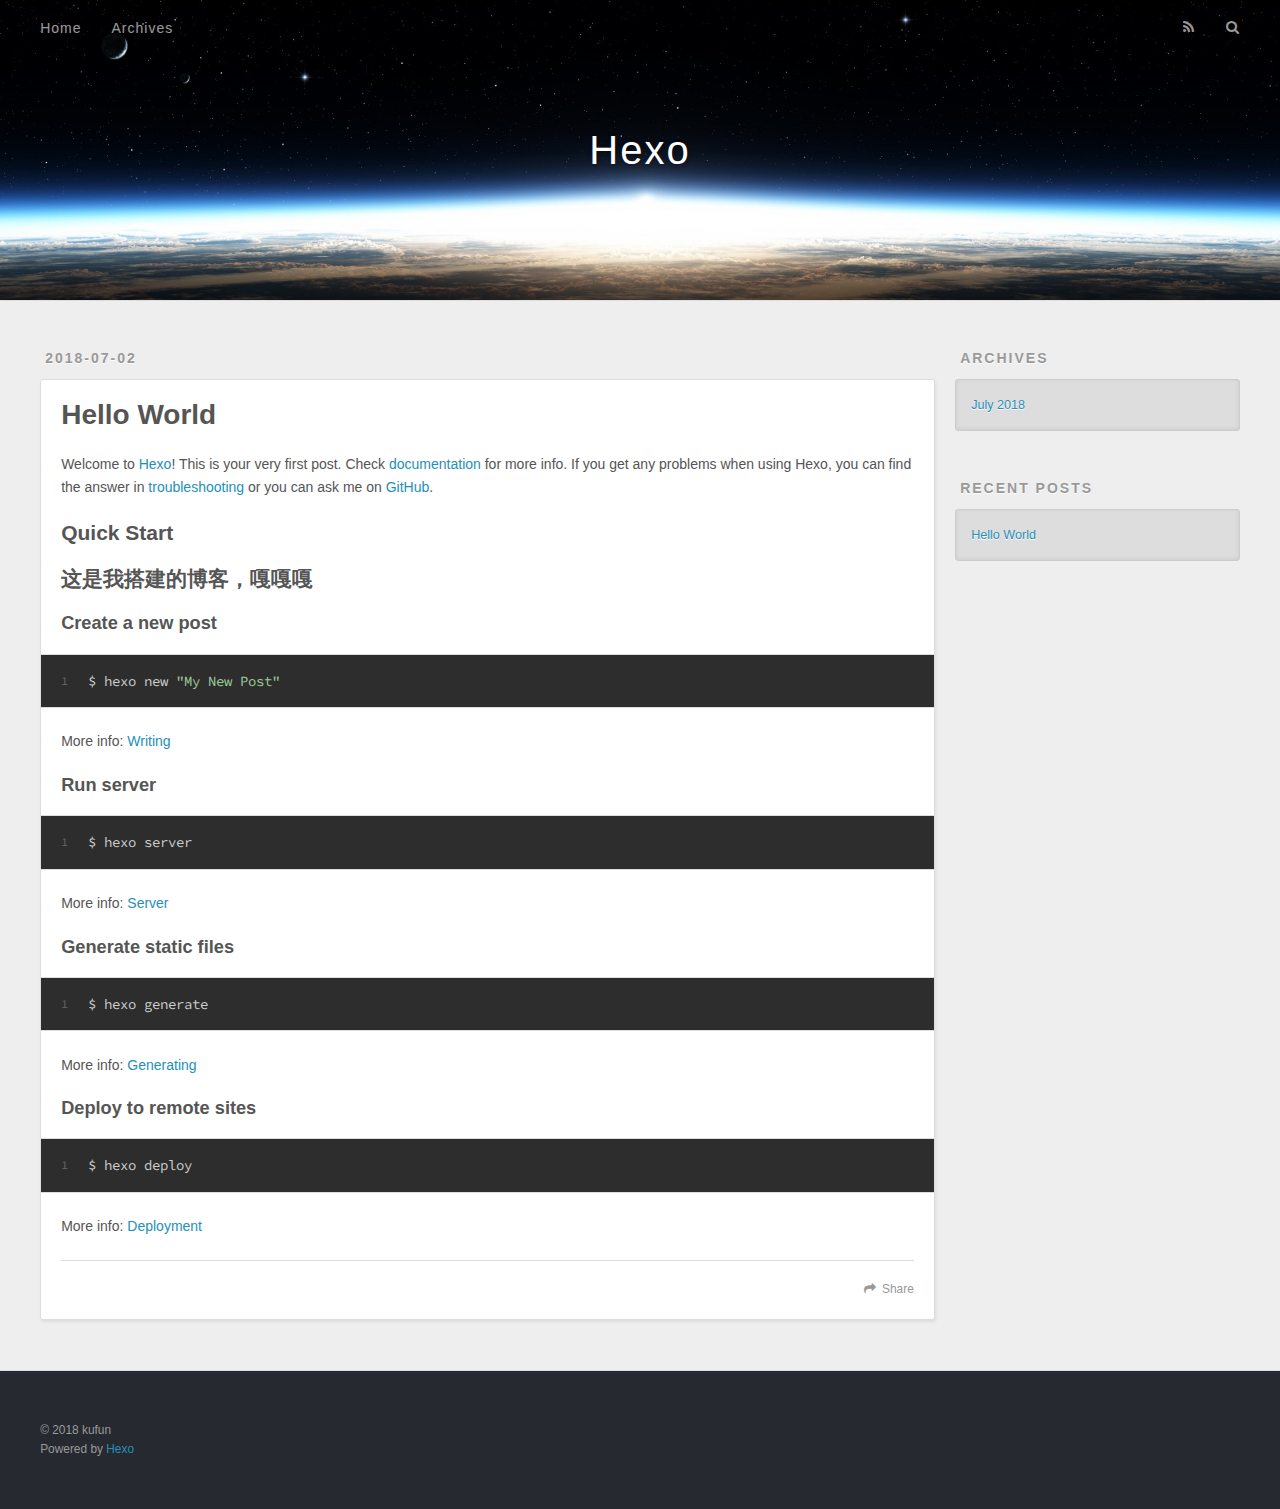
==== index.html @ 62a3a497 "Site updated: 2018-07-03 22:45:21" ====
<!DOCTYPE html>
<html>
<head>
  <meta charset="utf-8">
  

  
  <title>Hexo</title>
  <meta name="viewport" content="width=device-width, initial-scale=1, maximum-scale=1">
  <meta property="og:type" content="website">
<meta property="og:title" content="Hexo">
<meta property="og:url" content="https:kufun.github.io/index.html">
<meta property="og:site_name" content="Hexo">
<meta property="og:locale" content="default">
<meta name="twitter:card" content="summary">
<meta name="twitter:title" content="Hexo">
  
    <link rel="alternate" href="/atom.xml" title="Hexo" type="application/atom+xml">
  
  
    <link rel="icon" href="/favicon.png">
  
  
    <link href="//fonts.googleapis.com/css?family=Source+Code+Pro" rel="stylesheet" type="text/css">
  
  <link rel="stylesheet" href="/css/style.css">
</head>

<body>
  <div id="container">
    <div id="wrap">
      <header id="header">
  <div id="banner"></div>
  <div id="header-outer" class="outer">
    <div id="header-title" class="inner">
      <h1 id="logo-wrap">
        <a href="/" id="logo">Hexo</a>
      </h1>
      
    </div>
    <div id="header-inner" class="inner">
      <nav id="main-nav">
        <a id="main-nav-toggle" class="nav-icon"></a>
        
          <a class="main-nav-link" href="/">Home</a>
        
          <a class="main-nav-link" href="/archives">Archives</a>
        
      </nav>
      <nav id="sub-nav">
        
          <a id="nav-rss-link" class="nav-icon" href="/atom.xml" title="RSS Feed"></a>
        
        <a id="nav-search-btn" class="nav-icon" title="Search"></a>
      </nav>
      <div id="search-form-wrap">
        <form action="//google.com/search" method="get" accept-charset="UTF-8" class="search-form"><input type="search" name="q" class="search-form-input" placeholder="Search"><button type="submit" class="search-form-submit">&#xF002;</button><input type="hidden" name="sitesearch" value="https:kufun.github.io"></form>
      </div>
    </div>
  </div>
</header>
      <div class="outer">
        <section id="main">
  
    <article id="post-hello-world" class="article article-type-post" itemscope itemprop="blogPost">
  <div class="article-meta">
    <a href="/2018/07/02/hello-world/" class="article-date">
  <time datetime="2018-07-02T10:06:33.549Z" itemprop="datePublished">2018-07-02</time>
</a>
    
  </div>
  <div class="article-inner">
    
    
      <header class="article-header">
        
  
    <h1 itemprop="name">
      <a class="article-title" href="/2018/07/02/hello-world/">Hello World</a>
    </h1>
  

      </header>
    
    <div class="article-entry" itemprop="articleBody">
      
        <p>Welcome to <a href="https://hexo.io/" target="_blank" rel="noopener">Hexo</a>! This is your very first post. Check <a href="https://hexo.io/docs/" target="_blank" rel="noopener">documentation</a> for more info. If you get any problems when using Hexo, you can find the answer in <a href="https://hexo.io/docs/troubleshooting.html" target="_blank" rel="noopener">troubleshooting</a> or you can ask me on <a href="https://github.com/hexojs/hexo/issues" target="_blank" rel="noopener">GitHub</a>.</p>
<h2 id="Quick-Start"><a href="#Quick-Start" class="headerlink" title="Quick Start"></a>Quick Start</h2><h2 id="这是我搭建的博客，嘎嘎嘎"><a href="#这是我搭建的博客，嘎嘎嘎" class="headerlink" title="这是我搭建的博客，嘎嘎嘎"></a>这是我搭建的博客，嘎嘎嘎</h2><h3 id="Create-a-new-post"><a href="#Create-a-new-post" class="headerlink" title="Create a new post"></a>Create a new post</h3><figure class="highlight bash"><table><tr><td class="gutter"><pre><span class="line">1</span><br></pre></td><td class="code"><pre><span class="line">$ hexo new <span class="string">"My New Post"</span></span><br></pre></td></tr></table></figure>
<p>More info: <a href="https://hexo.io/docs/writing.html" target="_blank" rel="noopener">Writing</a></p>
<h3 id="Run-server"><a href="#Run-server" class="headerlink" title="Run server"></a>Run server</h3><figure class="highlight bash"><table><tr><td class="gutter"><pre><span class="line">1</span><br></pre></td><td class="code"><pre><span class="line">$ hexo server</span><br></pre></td></tr></table></figure>
<p>More info: <a href="https://hexo.io/docs/server.html" target="_blank" rel="noopener">Server</a></p>
<h3 id="Generate-static-files"><a href="#Generate-static-files" class="headerlink" title="Generate static files"></a>Generate static files</h3><figure class="highlight bash"><table><tr><td class="gutter"><pre><span class="line">1</span><br></pre></td><td class="code"><pre><span class="line">$ hexo generate</span><br></pre></td></tr></table></figure>
<p>More info: <a href="https://hexo.io/docs/generating.html" target="_blank" rel="noopener">Generating</a></p>
<h3 id="Deploy-to-remote-sites"><a href="#Deploy-to-remote-sites" class="headerlink" title="Deploy to remote sites"></a>Deploy to remote sites</h3><figure class="highlight bash"><table><tr><td class="gutter"><pre><span class="line">1</span><br></pre></td><td class="code"><pre><span class="line">$ hexo deploy</span><br></pre></td></tr></table></figure>
<p>More info: <a href="https://hexo.io/docs/deployment.html" target="_blank" rel="noopener">Deployment</a></p>

      
    </div>
    <footer class="article-footer">
      <a data-url="https:kufun.github.io/2018/07/02/hello-world/" data-id="cjj5t1zj30000lgu3v7on8tkz" class="article-share-link">Share</a>
      
      
    </footer>
  </div>
  
</article>


  


</section>
        
          <aside id="sidebar">
  
    

  
    

  
    
  
    
  <div class="widget-wrap">
    <h3 class="widget-title">Archives</h3>
    <div class="widget">
      <ul class="archive-list"><li class="archive-list-item"><a class="archive-list-link" href="/archives/2018/07/">July 2018</a></li></ul>
    </div>
  </div>


  
    
  <div class="widget-wrap">
    <h3 class="widget-title">Recent Posts</h3>
    <div class="widget">
      <ul>
        
          <li>
            <a href="/2018/07/02/hello-world/">Hello World</a>
          </li>
        
      </ul>
    </div>
  </div>

  
</aside>
        
      </div>
      <footer id="footer">
  
  <div class="outer">
    <div id="footer-info" class="inner">
      &copy; 2018 kufun<br>
      Powered by <a href="http://hexo.io/" target="_blank">Hexo</a>
    </div>
  </div>
</footer>
    </div>
    <nav id="mobile-nav">
  
    <a href="/" class="mobile-nav-link">Home</a>
  
    <a href="/archives" class="mobile-nav-link">Archives</a>
  
</nav>
    

<script src="//ajax.googleapis.com/ajax/libs/jquery/2.0.3/jquery.min.js"></script>


  <link rel="stylesheet" href="/fancybox/jquery.fancybox.css">
  <script src="/fancybox/jquery.fancybox.pack.js"></script>


<script src="/js/script.js"></script>



  </div>
</body>
</html>
---- css/style.css ----
body {
  width: 100%;
}
body:before,
body:after {
  content: "";
  display: table;
}
body:after {
  clear: both;
}
html,
body,
div,
span,
applet,
object,
iframe,
h1,
h2,
h3,
h4,
h5,
h6,
p,
blockquote,
pre,
a,
abbr,
acronym,
address,
big,
cite,
code,
del,
dfn,
em,
img,
ins,
kbd,
q,
s,
samp,
small,
strike,
strong,
sub,
sup,
tt,
var,
dl,
dt,
dd,
ol,
ul,
li,
fieldset,
form,
label,
legend,
table,
caption,
tbody,
tfoot,
thead,
tr,
th,
td {
  margin: 0;
  padding: 0;
  border: 0;
  outline: 0;
  font-weight: inherit;
  font-style: inherit;
  font-family: inherit;
  font-size: 100%;
  vertical-align: baseline;
}
body {
  line-height: 1;
  color: #000;
  background: #fff;
}
ol,
ul {
  list-style: none;
}
table {
  border-collapse: separate;
  border-spacing: 0;
  vertical-align: middle;
}
caption,
th,
td {
  text-align: left;
  font-weight: normal;
  vertical-align: middle;
}
a img {
  border: none;
}
input,
button {
  margin: 0;
  padding: 0;
}
input::-moz-focus-inner,
button::-moz-focus-inner {
  border: 0;
  padding: 0;
}
@font-face {
  font-family: FontAwesome;
  font-style: normal;
  font-weight: normal;
  src: url("fonts/fontawesome-webfont.eot?v=#4.0.3");
  src: url("fonts/fontawesome-webfont.eot?#iefix&v=#4.0.3") format("embedded-opentype"), url("fonts/fontawesome-webfont.woff?v=#4.0.3") format("woff"), url("fonts/fontawesome-webfont.ttf?v=#4.0.3") format("truetype"), url("fonts/fontawesome-webfont.svg#fontawesomeregular?v=#4.0.3") format("svg");
}
html,
body,
#container {
  height: 100%;
}
body {
  background: #eee;
  font: 14px -apple-system, BlinkMacSystemFont, "Segoe UI", "Roboto", "Oxygen", "Ubuntu", "Cantarell", "Fira Sans", "Droid Sans", "Helvetica Neue", sans-serif;
  -webkit-text-size-adjust: 100%;
}
.outer {
  max-width: 1220px;
  margin: 0 auto;
  padding: 0 20px;
}
.outer:before,
.outer:after {
  content: "";
  display: table;
}
.outer:after {
  clear: both;
}
.inner {
  display: inline;
  float: left;
  width: 98.33333333333333%;
  margin: 0 0.833333333333333%;
}
.left,
.alignleft {
  float: left;
}
.right,
.alignright {
  float: right;
}
.clear {
  clear: both;
}
#container {
  position: relative;
}
.mobile-nav-on {
  overflow: hidden;
}
#wrap {
  height: 100%;
  width: 100%;
  position: absolute;
  top: 0;
  left: 0;
  -webkit-transition: 0.2s ease-out;
  -moz-transition: 0.2s ease-out;
  -ms-transition: 0.2s ease-out;
  transition: 0.2s ease-out;
  z-index: 1;
  background: #eee;
}
.mobile-nav-on #wrap {
  left: 280px;
}
@media screen and (min-width: 768px) {
  #main {
    display: inline;
    float: left;
    width: 73.33333333333333%;
    margin: 0 0.833333333333333%;
  }
}
.article-date,
.article-category-link,
.archive-year,
.widget-title {
  text-decoration: none;
  text-transform: uppercase;
  letter-spacing: 2px;
  color: #999;
  margin-bottom: 1em;
  margin-left: 5px;
  line-height: 1em;
  text-shadow: 0 1px #fff;
  font-weight: bold;
}
.article-inner,
.archive-article-inner {
  background: #fff;
  -webkit-box-shadow: 1px 2px 3px #ddd;
  box-shadow: 1px 2px 3px #ddd;
  border: 1px solid #ddd;
  border-radius: 3px;
}
.article-entry h1,
.widget h1 {
  font-size: 2em;
}
.article-entry h2,
.widget h2 {
  font-size: 1.5em;
}
.article-entry h3,
.widget h3 {
  font-size: 1.3em;
}
.article-entry h4,
.widget h4 {
  font-size: 1.2em;
}
.article-entry h5,
.widget h5 {
  font-size: 1em;
}
.article-entry h6,
.widget h6 {
  font-size: 1em;
  color: #999;
}
.article-entry hr,
.widget hr {
  border: 1px dashed #ddd;
}
.article-entry strong,
.widget strong {
  font-weight: bold;
}
.article-entry em,
.widget em,
.article-entry cite,
.widget cite {
  font-style: italic;
}
.article-entry sup,
.widget sup,
.article-entry sub,
.widget sub {
  font-size: 0.75em;
  line-height: 0;
  position: relative;
  vertical-align: baseline;
}
.article-entry sup,
.widget sup {
  top: -0.5em;
}
.article-entry sub,
.widget sub {
  bottom: -0.2em;
}
.article-entry small,
.widget small {
  font-size: 0.85em;
}
.article-entry acronym,
.widget acronym,
.article-entry abbr,
.widget abbr {
  border-bottom: 1px dotted;
}
.article-entry ul,
.widget ul,
.article-entry ol,
.widget ol,
.article-entry dl,
.widget dl {
  margin: 0 20px;
  line-height: 1.6em;
}
.article-entry ul ul,
.widget ul ul,
.article-entry ol ul,
.widget ol ul,
.article-entry ul ol,
.widget ul ol,
.article-entry ol ol,
.widget ol ol {
  margin-top: 0;
  margin-bottom: 0;
}
.article-entry ul,
.widget ul {
  list-style: disc;
}
.article-entry ol,
.widget ol {
  list-style: decimal;
}
.article-entry dt,
.widget dt {
  font-weight: bold;
}
#header {
  height: 300px;
  position: relative;
  border-bottom: 1px solid #ddd;
}
#header:before,
#header:after {
  content: "";
  position: absolute;
  left: 0;
  right: 0;
  height: 40px;
}
#header:before {
  top: 0;
  background: -webkit-linear-gradient(rgba(0,0,0,0.2), transparent);
  background: -moz-linear-gradient(rgba(0,0,0,0.2), transparent);
  background: -ms-linear-gradient(rgba(0,0,0,0.2), transparent);
  background: linear-gradient(rgba(0,0,0,0.2), transparent);
}
#header:after {
  bottom: 0;
  background: -webkit-linear-gradient(transparent, rgba(0,0,0,0.2));
  background: -moz-linear-gradient(transparent, rgba(0,0,0,0.2));
  background: -ms-linear-gradient(transparent, rgba(0,0,0,0.2));
  background: linear-gradient(transparent, rgba(0,0,0,0.2));
}
#header-outer {
  height: 100%;
  position: relative;
}
#header-inner {
  position: relative;
  overflow: hidden;
}
#banner {
  position: absolute;
  top: 0;
  left: 0;
  width: 100%;
  height: 100%;
  background: url("images/banner.jpg") center #000;
  -webkit-background-size: cover;
  -moz-background-size: cover;
  background-size: cover;
  z-index: -1;
}
#header-title {
  text-align: center;
  height: 40px;
  position: absolute;
  top: 50%;
  left: 0;
  margin-top: -20px;
}
#logo,
#subtitle {
  text-decoration: none;
  color: #fff;
  font-weight: 300;
  text-shadow: 0 1px 4px rgba(0,0,0,0.3);
}
#logo {
  font-size: 40px;
  line-height: 40px;
  letter-spacing: 2px;
}
#subtitle {
  font-size: 16px;
  line-height: 16px;
  letter-spacing: 1px;
}
#subtitle-wrap {
  margin-top: 16px;
}
#main-nav {
  float: left;
  margin-left: -15px;
}
.nav-icon,
.main-nav-link {
  float: left;
  color: #fff;
  opacity: 0.6;
  text-decoration: none;
  text-shadow: 0 1px rgba(0,0,0,0.2);
  -webkit-transition: opacity 0.2s;
  -moz-transition: opacity 0.2s;
  -ms-transition: opacity 0.2s;
  transition: opacity 0.2s;
  display: block;
  padding: 20px 15px;
}
.nav-icon:hover,
.main-nav-link:hover {
  opacity: 1;
}
.nav-icon {
  font-family: FontAwesome;
  text-align: center;
  font-size: 14px;
  width: 14px;
  height: 14px;
  padding: 20px 15px;
  position: relative;
  cursor: pointer;
}
.main-nav-link {
  font-weight: 300;
  letter-spacing: 1px;
}
@media screen and (max-width: 479px) {
  .main-nav-link {
    display: none;
  }
}
#main-nav-toggle {
  display: none;
}
#main-nav-toggle:before {
  content: "\f0c9";
}
@media screen and (max-width: 479px) {
  #main-nav-toggle {
    display: block;
  }
}
#sub-nav {
  float: right;
  margin-right: -15px;
}
#nav-rss-link:before {
  content: "\f09e";
}
#nav-search-btn:before {
  content: "\f002";
}
#search-form-wrap {
  position: absolute;
  top: 15px;
  width: 150px;
  height: 30px;
  right: -150px;
  opacity: 0;
  -webkit-transition: 0.2s ease-out;
  -moz-transition: 0.2s ease-out;
  -ms-transition: 0.2s ease-out;
  transition: 0.2s ease-out;
}
#search-form-wrap.on {
  opacity: 1;
  right: 0;
}
@media screen and (max-width: 479px) {
  #search-form-wrap {
    width: 100%;
    right: -100%;
  }
}
.search-form {
  position: absolute;
  top: 0;
  left: 0;
  right: 0;
  background: #fff;
  padding: 5px 15px;
  border-radius: 15px;
  -webkit-box-shadow: 0 0 10px rgba(0,0,0,0.3);
  box-shadow: 0 0 10px rgba(0,0,0,0.3);
}
.search-form-input {
  border: none;
  background: none;
  color: #555;
  width: 100%;
  font: 13px -apple-system, BlinkMacSystemFont, "Segoe UI", "Roboto", "Oxygen", "Ubuntu", "Cantarell", "Fira Sans", "Droid Sans", "Helvetica Neue", sans-serif;
  outline: none;
}
.search-form-input::-webkit-search-results-decoration,
.search-form-input::-webkit-search-cancel-button {
  -webkit-appearance: none;
}
.search-form-submit {
  position: absolute;
  top: 50%;
  right: 10px;
  margin-top: -7px;
  font: 13px FontAwesome;
  border: none;
  background: none;
  color: #bbb;
  cursor: pointer;
}
.search-form-submit:hover,
.search-form-submit:focus {
  color: #777;
}
.article {
  margin: 50px 0;
}
.article-inner {
  overflow: hidden;
}
.article-meta:before,
.article-meta:after {
  content: "";
  display: table;
}
.article-meta:after {
  clear: both;
}
.article-date {
  float: left;
}
.article-category {
  float: left;
  line-height: 1em;
  color: #ccc;
  text-shadow: 0 1px #fff;
  margin-left: 8px;
}
.article-category:before {
  content: "\2022";
}
.article-category-link {
  margin: 0 12px 1em;
}
.article-header {
  padding: 20px 20px 0;
}
.article-title {
  text-decoration: none;
  font-size: 2em;
  font-weight: bold;
  color: #555;
  line-height: 1.1em;
  -webkit-transition: color 0.2s;
  -moz-transition: color 0.2s;
  -ms-transition: color 0.2s;
  transition: color 0.2s;
}
a.article-title:hover {
  color: #258fb8;
}
.article-entry {
  color: #555;
  padding: 0 20px;
}
.article-entry:before,
.article-entry:after {
  content: "";
  display: table;
}
.article-entry:after {
  clear: both;
}
.article-entry p,
.article-entry table {
  line-height: 1.6em;
  margin: 1.6em 0;
}
.article-entry h1,
.article-entry h2,
.article-entry h3,
.article-entry h4,
.article-entry h5,
.article-entry h6 {
  font-weight: bold;
}
.article-entry h1,
.article-entry h2,
.article-entry h3,
.article-entry h4,
.article-entry h5,
.article-entry h6 {
  line-height: 1.1em;
  margin: 1.1em 0;
}
.article-entry a {
  color: #258fb8;
  text-decoration: none;
}
.article-entry a:hover {
  text-decoration: underline;
}
.article-entry ul,
.article-entry ol,
.article-entry dl {
  margin-top: 1.6em;
  margin-bottom: 1.6em;
}
.article-entry img,
.article-entry video {
  max-width: 100%;
  height: auto;
  display: block;
  margin: auto;
}
.article-entry iframe {
  border: none;
}
.article-entry table {
  width: 100%;
  border-collapse: collapse;
  border-spacing: 0;
}
.article-entry th {
  font-weight: bold;
  border-bottom: 3px solid #ddd;
  padding-bottom: 0.5em;
}
.article-entry td {
  border-bottom: 1px solid #ddd;
  padding: 10px 0;
}
.article-entry blockquote {
  font-family: Georgia, "Times New Roman", serif;
  font-size: 1.4em;
  margin: 1.6em 20px;
  text-align: center;
}
.article-entry blockquote footer {
  font-size: 14px;
  margin: 1.6em 0;
  font-family: -apple-system, BlinkMacSystemFont, "Segoe UI", "Roboto", "Oxygen", "Ubuntu", "Cantarell", "Fira Sans", "Droid Sans", "Helvetica Neue", sans-serif;
}
.article-entry blockquote footer cite:before {
  content: "—";
  padding: 0 0.5em;
}
.article-entry .pullquote {
  text-align: left;
  width: 45%;
  margin: 0;
}
.article-entry .pullquote.left {
  margin-left: 0.5em;
  margin-right: 1em;
}
.article-entry .pullquote.right {
  margin-right: 0.5em;
  margin-left: 1em;
}
.article-entry .caption {
  color: #999;
  display: block;
  font-size: 0.9em;
  margin-top: 0.5em;
  position: relative;
  text-align: center;
}
.article-entry .video-container {
  position: relative;
  padding-top: 56.25%;
  height: 0;
  overflow: hidden;
}
.article-entry .video-container iframe,
.article-entry .video-container object,
.article-entry .video-container embed {
  position: absolute;
  top: 0;
  left: 0;
  width: 100%;
  height: 100%;
  margin-top: 0;
}
.article-more-link a {
  display: inline-block;
  line-height: 1em;
  padding: 6px 15px;
  border-radius: 15px;
  background: #eee;
  color: #999;
  text-shadow: 0 1px #fff;
  text-decoration: none;
}
.article-more-link a:hover {
  background: #258fb8;
  color: #fff;
  text-decoration: none;
  text-shadow: 0 1px #1e7293;
}
.article-footer {
  font-size: 0.85em;
  line-height: 1.6em;
  border-top: 1px solid #ddd;
  padding-top: 1.6em;
  margin: 0 20px 20px;
}
.article-footer:before,
.article-footer:after {
  content: "";
  display: table;
}
.article-footer:after {
  clear: both;
}
.article-footer a {
  color: #999;
  text-decoration: none;
}
.article-footer a:hover {
  color: #555;
}
.article-tag-list-item {
  float: left;
  margin-right: 10px;
}
.article-tag-list-link:before {
  content: "#";
}
.article-comment-link {
  float: right;
}
.article-comment-link:before {
  content: "\f075";
  font-family: FontAwesome;
  padding-right: 8px;
}
.article-share-link {
  cursor: pointer;
  float: right;
  margin-left: 20px;
}
.article-share-link:before {
  content: "\f064";
  font-family: FontAwesome;
  padding-right: 6px;
}
#article-nav {
  position: relative;
}
#article-nav:before,
#article-nav:after {
  content: "";
  display: table;
}
#article-nav:after {
  clear: both;
}
@media screen and (min-width: 768px) {
  #article-nav {
    margin: 50px 0;
  }
  #article-nav:before {
    width: 8px;
    height: 8px;
    position: absolute;
    top: 50%;
    left: 50%;
    margin-top: -4px;
    margin-left: -4px;
    content: "";
    border-radius: 50%;
    background: #ddd;
    -webkit-box-shadow: 0 1px 2px #fff;
    box-shadow: 0 1px 2px #fff;
  }
}
.article-nav-link-wrap {
  text-decoration: none;
  text-shadow: 0 1px #fff;
  color: #999;
  -webkit-box-sizing: border-box;
  -moz-box-sizing: border-box;
  box-sizing: border-box;
  margin-top: 50px;
  text-align: center;
  display: block;
}
.article-nav-link-wrap:hover {
  color: #555;
}
@media screen and (min-width: 768px) {
  .article-nav-link-wrap {
    width: 50%;
    margin-top: 0;
  }
}
@media screen and (min-width: 768px) {
  #article-nav-newer {
    float: left;
    text-align: right;
    padding-right: 20px;
  }
}
@media screen and (min-width: 768px) {
  #article-nav-older {
    float: right;
    text-align: left;
    padding-left: 20px;
  }
}
.article-nav-caption {
  text-transform: uppercase;
  letter-spacing: 2px;
  color: #ddd;
  line-height: 1em;
  font-weight: bold;
}
#article-nav-newer .article-nav-caption {
  margin-right: -2px;
}
.article-nav-title {
  font-size: 0.85em;
  line-height: 1.6em;
  margin-top: 0.5em;
}
.article-share-box {
  position: absolute;
  display: none;
  background: #fff;
  -webkit-box-shadow: 1px 2px 10px rgba(0,0,0,0.2);
  box-shadow: 1px 2px 10px rgba(0,0,0,0.2);
  border-radius: 3px;
  margin-left: -145px;
  overflow: hidden;
  z-index: 1;
}
.article-share-box.on {
  display: block;
}
.article-share-input {
  width: 100%;
  background: none;
  -webkit-box-sizing: border-box;
  -moz-box-sizing: border-box;
  box-sizing: border-box;
  font: 14px -apple-system, BlinkMacSystemFont, "Segoe UI", "Roboto", "Oxygen", "Ubuntu", "Cantarell", "Fira Sans", "Droid Sans", "Helvetica Neue", sans-serif;
  padding: 0 15px;
  color: #555;
  outline: none;
  border: 1px solid #ddd;
  border-radius: 3px 3px 0 0;
  height: 36px;
  line-height: 36px;
}
.article-share-links {
  background: #eee;
}
.article-share-links:before,
.article-share-links:after {
  content: "";
  display: table;
}
.article-share-links:after {
  clear: both;
}
.article-share-twitter,
.article-share-facebook,
.article-share-pinterest,
.article-share-google {
  width: 50px;
  height: 36px;
  display: block;
  float: left;
  position: relative;
  color: #999;
  text-shadow: 0 1px #fff;
}
.article-share-twitter:before,
.article-share-facebook:before,
.article-share-pinterest:before,
.article-share-google:before {
  font-size: 20px;
  font-family: FontAwesome;
  width: 20px;
  height: 20px;
  position: absolute;
  top: 50%;
  left: 50%;
  margin-top: -10px;
  margin-left: -10px;
  text-align: center;
}
.article-share-twitter:hover,
.article-share-facebook:hover,
.article-share-pinterest:hover,
.article-share-google:hover {
  color: #fff;
}
.article-share-twitter:before {
  content: "\f099";
}
.article-share-twitter:hover {
  background: #00aced;
  text-shadow: 0 1px #008abe;
}
.article-share-facebook:before {
  content: "\f09a";
}
.article-share-facebook:hover {
  background: #3b5998;
  text-shadow: 0 1px #2f477a;
}
.article-share-pinterest:before {
  content: "\f0d2";
}
.article-share-pinterest:hover {
  background: #cb2027;
  text-shadow: 0 1px #a21a1f;
}
.article-share-google:before {
  content: "\f0d5";
}
.article-share-google:hover {
  background: #dd4b39;
  text-shadow: 0 1px #be3221;
}
.article-gallery {
  background: #000;
  position: relative;
}
.article-gallery-photos {
  position: relative;
  overflow: hidden;
}
.article-gallery-img {
  display: none;
  max-width: 100%;
}
.article-gallery-img:first-child {
  display: block;
}
.article-gallery-img.loaded {
  position: absolute;
  display: block;
}
.article-gallery-img img {
  display: block;
  max-width: 100%;
  margin: 0 auto;
}
#comments {
  background: #fff;
  -webkit-box-shadow: 1px 2px 3px #ddd;
  box-shadow: 1px 2px 3px #ddd;
  padding: 20px;
  border: 1px solid #ddd;
  border-radius: 3px;
  margin: 50px 0;
}
#comments a {
  color: #258fb8;
}
.archives-wrap {
  margin: 50px 0;
}
.archives:before,
.archives:after {
  content: "";
  display: table;
}
.archives:after {
  clear: both;
}
.archive-year-wrap {
  margin-bottom: 1em;
}
.archives {
  -webkit-column-gap: 10px;
  -moz-column-gap: 10px;
  column-gap: 10px;
}
@media screen and (min-width: 480px) and (max-width: 767px) {
  .archives {
    -webkit-column-count: 2;
    -moz-column-count: 2;
    column-count: 2;
  }
}
@media screen and (min-width: 768px) {
  .archives {
    -webkit-column-count: 3;
    -moz-column-count: 3;
    column-count: 3;
  }
}
.archive-article {
  -webkit-column-break-inside: avoid;
  page-break-inside: avoid;
  overflow: hidden;
  break-inside: avoid-column;
}
.archive-article-inner {
  padding: 10px;
  margin-bottom: 15px;
}
.archive-article-title {
  text-decoration: none;
  font-weight: bold;
  color: #555;
  -webkit-transition: color 0.2s;
  -moz-transition: color 0.2s;
  -ms-transition: color 0.2s;
  transition: color 0.2s;
  line-height: 1.6em;
}
.archive-article-title:hover {
  color: #258fb8;
}
.archive-article-footer {
  margin-top: 1em;
}
.archive-article-date {
  color: #999;
  text-decoration: none;
  font-size: 0.85em;
  line-height: 1em;
  margin-bottom: 0.5em;
  display: block;
}
#page-nav {
  margin: 50px auto;
  background: #fff;
  -webkit-box-shadow: 1px 2px 3px #ddd;
  box-shadow: 1px 2px 3px #ddd;
  border: 1px solid #ddd;
  border-radius: 3px;
  text-align: center;
  color: #999;
  overflow: hidden;
}
#page-nav:before,
#page-nav:after {
  content: "";
  display: table;
}
#page-nav:after {
  clear: both;
}
#page-nav a,
#page-nav span {
  padding: 10px 20px;
  line-height: 1;
  height: 2ex;
}
#page-nav a {
  color: #999;
  text-decoration: none;
}
#page-nav a:hover {
  background: #999;
  color: #fff;
}
#page-nav .prev {
  float: left;
}
#page-nav .next {
  float: right;
}
#page-nav .page-number {
  display: inline-block;
}
@media screen and (max-width: 479px) {
  #page-nav .page-number {
    display: none;
  }
}
#page-nav .current {
  color: #555;
  font-weight: bold;
}
#page-nav .space {
  color: #ddd;
}
#footer {
  background: #262a30;
  padding: 50px 0;
  border-top: 1px solid #ddd;
  color: #999;
}
#footer a {
  color: #258fb8;
  text-decoration: none;
}
#footer a:hover {
  text-decoration: underline;
}
#footer-info {
  line-height: 1.6em;
  font-size: 0.85em;
}
.article-entry pre,
.article-entry .highlight {
  background: #2d2d2d;
  margin: 0 -20px;
  padding: 15px 20px;
  border-style: solid;
  border-color: #ddd;
  border-width: 1px 0;
  overflow: auto;
  color: #ccc;
  line-height: 22.400000000000002px;
}
.article-entry .highlight .gutter pre,
.article-entry .gist .gist-file .gist-data .line-numbers {
  color: #666;
  font-size: 0.85em;
}
.article-entry pre,
.article-entry code {
  font-family: "Source Code Pro", Consolas, Monaco, Menlo, Consolas, monospace;
}
.article-entry code {
  background: #eee;
  text-shadow: 0 1px #fff;
  padding: 0 0.3em;
}
.article-entry pre code {
  background: none;
  text-shadow: none;
  padding: 0;
}
.article-entry .highlight pre {
  border: none;
  margin: 0;
  padding: 0;
}
.article-entry .highlight table {
  margin: 0;
  width: auto;
}
.article-entry .highlight td {
  border: none;
  padding: 0;
}
.article-entry .highlight figcaption {
  font-size: 0.85em;
  color: #999;
  line-height: 1em;
  margin-bottom: 1em;
}
.article-entry .highlight figcaption:before,
.article-entry .highlight figcaption:after {
  content: "";
  display: table;
}
.article-entry .highlight figcaption:after {
  clear: both;
}
.article-entry .highlight figcaption a {
  float: right;
}
.article-entry .highlight .gutter pre {
  text-align: right;
  padding-right: 20px;
}
.article-entry .highlight .line {
  height: 22.400000000000002px;
}
.article-entry .highlight .line.marked {
  background: #515151;
}
.article-entry .gist {
  margin: 0 -20px;
  border-style: solid;
  border-color: #ddd;
  border-width: 1px 0;
  background: #2d2d2d;
  padding: 15px 20px 15px 0;
}
.article-entry .gist .gist-file {
  border: none;
  font-family: "Source Code Pro", Consolas, Monaco, Menlo, Consolas, monospace;
  margin: 0;
}
.article-entry .gist .gist-file .gist-data {
  background: none;
  border: none;
}
.article-entry .gist .gist-file .gist-data .line-numbers {
  background: none;
  border: none;
  padding: 0 20px 0 0;
}
.article-entry .gist .gist-file .gist-data .line-data {
  padding: 0 !important;
}
.article-entry .gist .gist-file .highlight {
  margin: 0;
  padding: 0;
  border: none;
}
.article-entry .gist .gist-file .gist-meta {
  background: #2d2d2d;
  color: #999;
  font: 0.85em -apple-system, BlinkMacSystemFont, "Segoe UI", "Roboto", "Oxygen", "Ubuntu", "Cantarell", "Fira Sans", "Droid Sans", "Helvetica Neue", sans-serif;
  text-shadow: 0 0;
  padding: 0;
  margin-top: 1em;
  margin-left: 20px;
}
.article-entry .gist .gist-file .gist-meta a {
  color: #258fb8;
  font-weight: normal;
}
.article-entry .gist .gist-file .gist-meta a:hover {
  text-decoration: underline;
}
pre .comment,
pre .title {
  color: #999;
}
pre .variable,
pre .attribute,
pre .tag,
pre .regexp,
pre .ruby .constant,
pre .xml .tag .title,
pre .xml .pi,
pre .xml .doctype,
pre .html .doctype,
pre .css .id,
pre .css .class,
pre .css .pseudo {
  color: #f2777a;
}
pre .number,
pre .preprocessor,
pre .built_in,
pre .literal,
pre .params,
pre .constant {
  color: #f99157;
}
pre .class,
pre .ruby .class .title,
pre .css .rules .attribute {
  color: #9c9;
}
pre .string,
pre .value,
pre .inheritance,
pre .header,
pre .ruby .symbol,
pre .xml .cdata {
  color: #9c9;
}
pre .css .hexcolor {
  color: #6cc;
}
pre .function,
pre .python .decorator,
pre .python .title,
pre .ruby .function .title,
pre .ruby .title .keyword,
pre .perl .sub,
pre .javascript .title,
pre .coffeescript .title {
  color: #69c;
}
pre .keyword,
pre .javascript .function {
  color: #c9c;
}
@media screen and (max-width: 479px) {
  #mobile-nav {
    position: absolute;
    top: 0;
    left: 0;
    width: 280px;
    height: 100%;
    background: #191919;
    border-right: 1px solid #fff;
  }
}
@media screen and (max-width: 479px) {
  .mobile-nav-link {
    display: block;
    color: #999;
    text-decoration: none;
    padding: 15px 20px;
    font-weight: bold;
  }
  .mobile-nav-link:hover {
    color: #fff;
  }
}
@media screen and (min-width: 768px) {
  #sidebar {
    display: inline;
    float: left;
    width: 23.333333333333332%;
    margin: 0 0.833333333333333%;
  }
}
.widget-wrap {
  margin: 50px 0;
}
.widget {
  color: #777;
  text-shadow: 0 1px #fff;
  background: #ddd;
  -webkit-box-shadow: 0 -1px 4px #ccc inset;
  box-shadow: 0 -1px 4px #ccc inset;
  border: 1px solid #ccc;
  padding: 15px;
  border-radius: 3px;
}
.widget a {
  color: #258fb8;
  text-decoration: none;
}
.widget a:hover {
  text-decoration: underline;
}
.widget ul ul,
.widget ol ul,
.widget dl ul,
.widget ul ol,
.widget ol ol,
.widget dl ol,
.widget ul dl,
.widget ol dl,
.widget dl dl {
  margin-left: 15px;
  list-style: disc;
}
.widget {
  line-height: 1.6em;
  word-wrap: break-word;
  font-size: 0.9em;
}
.widget ul,
.widget ol {
  list-style: none;
  margin: 0;
}
.widget ul ul,
.widget ol ul,
.widget ul ol,
.widget ol ol {
  margin: 0 20px;
}
.widget ul ul,
.widget ol ul {
  list-style: disc;
}
.widget ul ol,
.widget ol ol {
  list-style: decimal;
}
.category-list-count,
.tag-list-count,
.archive-list-count {
  padding-left: 5px;
  color: #999;
  font-size: 0.85em;
}
.category-list-count:before,
.tag-list-count:before,
.archive-list-count:before {
  content: "(";
}
.category-list-count:after,
.tag-list-count:after,
.archive-list-count:after {
  content: ")";
}
.tagcloud a {
  margin-right: 5px;
  display: inline-block;
}
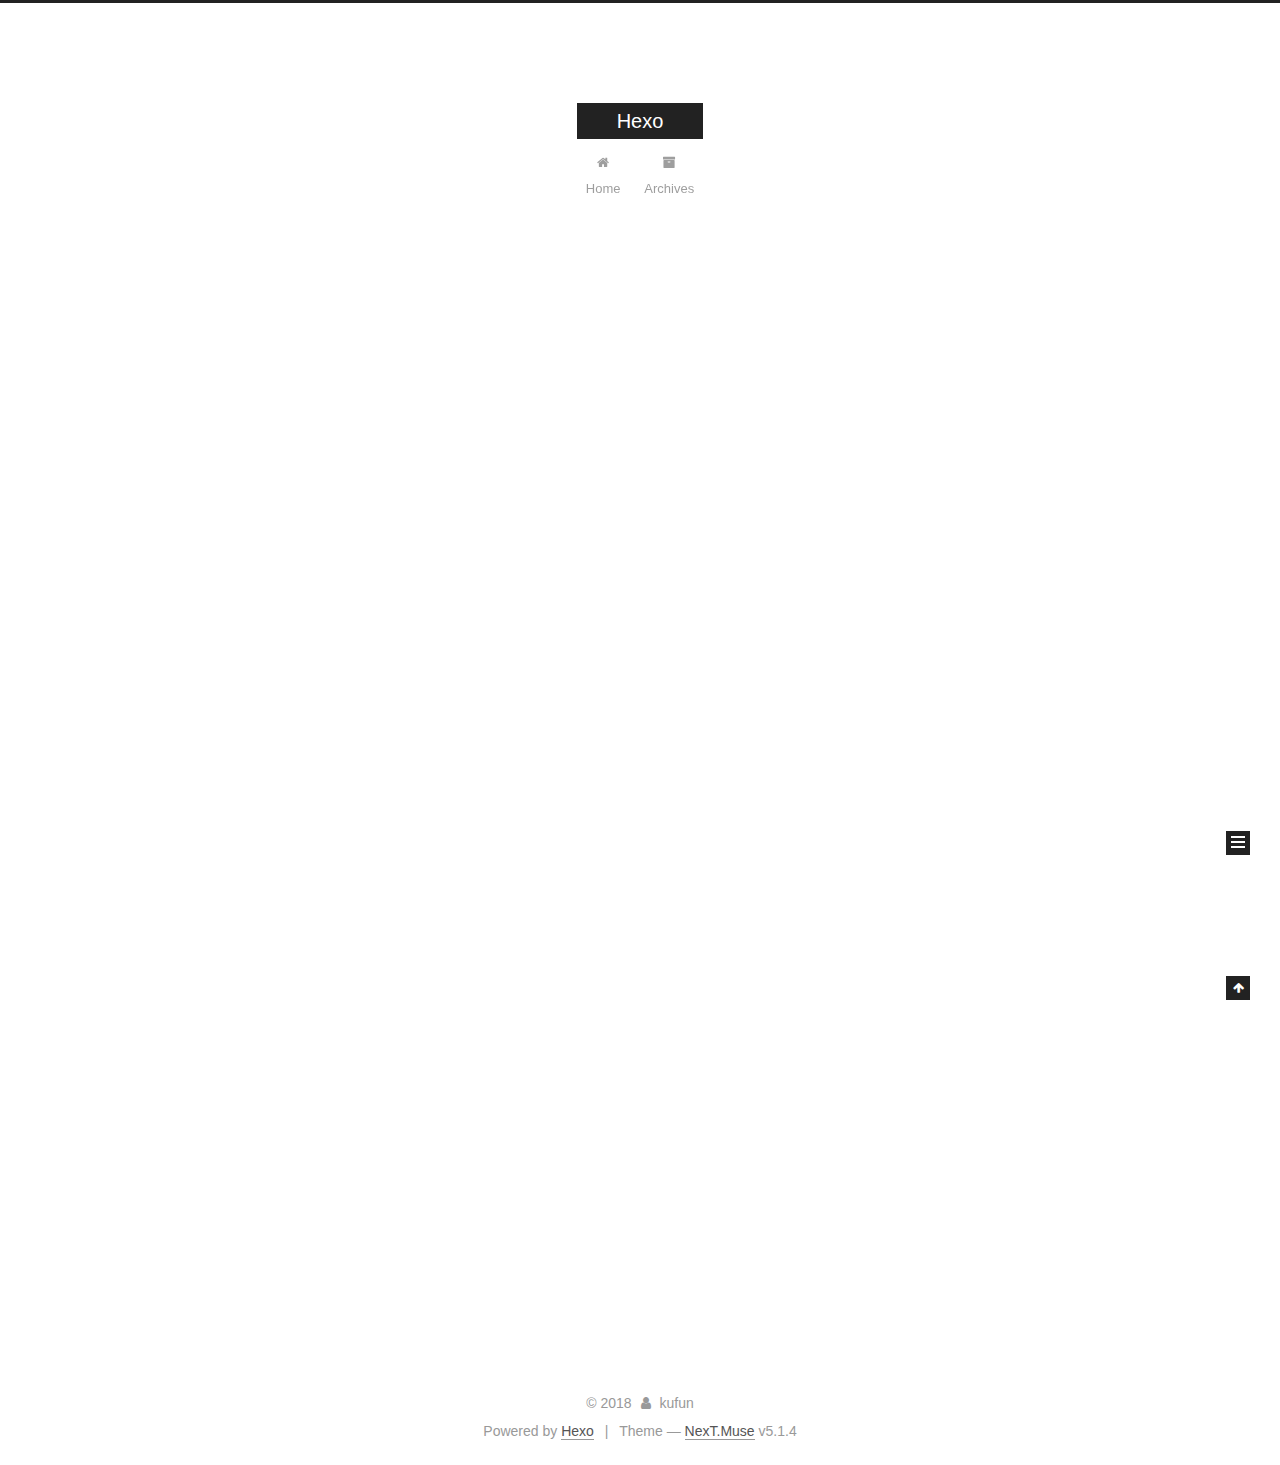
==== commit e6069b93: "Site updated: 2018-07-03 23:06:23" ====
--- a/index.html
+++ b/index.html
@@ -1,90 +1,306 @@
 <!DOCTYPE html>
-<html>
+
+
+
+  
+
+
+<html class="theme-next muse use-motion" lang="">
 <head>
-  <meta charset="utf-8">
-  
-
-  
-  <title>Hexo</title>
-  <meta name="viewport" content="width=device-width, initial-scale=1, maximum-scale=1">
-  <meta property="og:type" content="website">
+  <meta charset="UTF-8"/>
+<meta http-equiv="X-UA-Compatible" content="IE=edge" />
+<meta name="viewport" content="width=device-width, initial-scale=1, maximum-scale=1"/>
+<meta name="theme-color" content="#222">
+
+
+
+
+
+
+
+
+
+<meta http-equiv="Cache-Control" content="no-transform" />
+<meta http-equiv="Cache-Control" content="no-siteapp" />
+
+
+
+
+
+
+
+
+
+
+
+
+
+
+
+
+  
+  
+  <link href="/lib/fancybox/source/jquery.fancybox.css?v=2.1.5" rel="stylesheet" type="text/css" />
+
+
+
+
+
+
+
+<link href="/lib/font-awesome/css/font-awesome.min.css?v=4.6.2" rel="stylesheet" type="text/css" />
+
+<link href="/css/main.css?v=5.1.4" rel="stylesheet" type="text/css" />
+
+
+  <link rel="apple-touch-icon" sizes="180x180" href="/images/apple-touch-icon-next.png?v=5.1.4">
+
+
+  <link rel="icon" type="image/png" sizes="32x32" href="/images/favicon-32x32-next.png?v=5.1.4">
+
+
+  <link rel="icon" type="image/png" sizes="16x16" href="/images/favicon-16x16-next.png?v=5.1.4">
+
+
+  <link rel="mask-icon" href="/images/logo.svg?v=5.1.4" color="#222">
+
+
+
+
+
+  <meta name="keywords" content="Hexo, NexT" />
+
+
+
+
+
+
+
+
+
+
+<meta property="og:type" content="website">
 <meta property="og:title" content="Hexo">
 <meta property="og:url" content="https:kufun.github.io/index.html">
 <meta property="og:site_name" content="Hexo">
 <meta property="og:locale" content="default">
 <meta name="twitter:card" content="summary">
 <meta name="twitter:title" content="Hexo">
-  
-    <link rel="alternate" href="/atom.xml" title="Hexo" type="application/atom+xml">
-  
-  
-    <link rel="icon" href="/favicon.png">
-  
-  
-    <link href="//fonts.googleapis.com/css?family=Source+Code+Pro" rel="stylesheet" type="text/css">
-  
-  <link rel="stylesheet" href="/css/style.css">
+
+
+
+<script type="text/javascript" id="hexo.configurations">
+  var NexT = window.NexT || {};
+  var CONFIG = {
+    root: '/',
+    scheme: 'Muse',
+    version: '5.1.4',
+    sidebar: {"position":"left","display":"post","offset":12,"b2t":false,"scrollpercent":false,"onmobile":false},
+    fancybox: true,
+    tabs: true,
+    motion: {"enable":true,"async":false,"transition":{"post_block":"fadeIn","post_header":"slideDownIn","post_body":"slideDownIn","coll_header":"slideLeftIn","sidebar":"slideUpIn"}},
+    duoshuo: {
+      userId: '0',
+      author: 'Author'
+    },
+    algolia: {
+      applicationID: '',
+      apiKey: '',
+      indexName: '',
+      hits: {"per_page":10},
+      labels: {"input_placeholder":"Search for Posts","hits_empty":"We didn't find any results for the search: ${query}","hits_stats":"${hits} results found in ${time} ms"}
+    }
+  };
+</script>
+
+
+
+  <link rel="canonical" href="https:kufun.github.io/"/>
+
+
+
+
+
+  <title>Hexo</title>
+  
+
+
+
+
+
+
+
+
 </head>
 
-<body>
-  <div id="container">
-    <div id="wrap">
-      <header id="header">
-  <div id="banner"></div>
-  <div id="header-outer" class="outer">
-    <div id="header-title" class="inner">
-      <h1 id="logo-wrap">
-        <a href="/" id="logo">Hexo</a>
-      </h1>
-      
+<body itemscope itemtype="http://schema.org/WebPage" lang="default">
+
+  
+  
+    
+  
+
+  <div class="container sidebar-position-left 
+  page-home">
+    <div class="headband"></div>
+
+    <header id="header" class="header" itemscope itemtype="http://schema.org/WPHeader">
+      <div class="header-inner"><div class="site-brand-wrapper">
+  <div class="site-meta ">
+    
+
+    <div class="custom-logo-site-title">
+      <a href="/"  class="brand" rel="start">
+        <span class="logo-line-before"><i></i></span>
+        <span class="site-title">Hexo</span>
+        <span class="logo-line-after"><i></i></span>
+      </a>
     </div>
-    <div id="header-inner" class="inner">
-      <nav id="main-nav">
-        <a id="main-nav-toggle" class="nav-icon"></a>
-        
-          <a class="main-nav-link" href="/">Home</a>
-        
-          <a class="main-nav-link" href="/archives">Archives</a>
-        
-      </nav>
-      <nav id="sub-nav">
-        
-          <a id="nav-rss-link" class="nav-icon" href="/atom.xml" title="RSS Feed"></a>
-        
-        <a id="nav-search-btn" class="nav-icon" title="Search"></a>
-      </nav>
-      <div id="search-form-wrap">
-        <form action="//google.com/search" method="get" accept-charset="UTF-8" class="search-form"><input type="search" name="q" class="search-form-input" placeholder="Search"><button type="submit" class="search-form-submit">&#xF002;</button><input type="hidden" name="sitesearch" value="https:kufun.github.io"></form>
-      </div>
-    </div>
+      
+        <p class="site-subtitle"></p>
+      
   </div>
-</header>
-      <div class="outer">
-        <section id="main">
-  
-    <article id="post-hello-world" class="article article-type-post" itemscope itemprop="blogPost">
-  <div class="article-meta">
-    <a href="/2018/07/02/hello-world/" class="article-date">
-  <time datetime="2018-07-02T10:06:33.549Z" itemprop="datePublished">2018-07-02</time>
-</a>
-    
+
+  <div class="site-nav-toggle">
+    <button>
+      <span class="btn-bar"></span>
+      <span class="btn-bar"></span>
+      <span class="btn-bar"></span>
+    </button>
   </div>
-  <div class="article-inner">
-    
-    
-      <header class="article-header">
-        
-  
-    <h1 itemprop="name">
-      <a class="article-title" href="/2018/07/02/hello-world/">Hello World</a>
-    </h1>
-  
-
+</div>
+
+<nav class="site-nav">
+  
+
+  
+    <ul id="menu" class="menu">
+      
+        
+        <li class="menu-item menu-item-home">
+          <a href="/" rel="section">
+            
+              <i class="menu-item-icon fa fa-fw fa-home"></i> <br />
+            
+            Home
+          </a>
+        </li>
+      
+        
+        <li class="menu-item menu-item-archives">
+          <a href="/archives/" rel="section">
+            
+              <i class="menu-item-icon fa fa-fw fa-archive"></i> <br />
+            
+            Archives
+          </a>
+        </li>
+      
+
+      
+    </ul>
+  
+
+  
+</nav>
+
+
+
+ </div>
+    </header>
+
+    <main id="main" class="main">
+      <div class="main-inner">
+        <div class="content-wrap">
+          <div id="content" class="content">
+            
+  <section id="posts" class="posts-expand">
+    
+      
+
+  
+
+  
+  
+  
+
+  <article class="post post-type-normal" itemscope itemtype="http://schema.org/Article">
+  
+  
+  
+  <div class="post-block">
+    <link itemprop="mainEntityOfPage" href="https:kufun.github.io/2018/07/02/hello-world/">
+
+    <span hidden itemprop="author" itemscope itemtype="http://schema.org/Person">
+      <meta itemprop="name" content="kufun">
+      <meta itemprop="description" content="">
+      <meta itemprop="image" content="/images/avatar.gif">
+    </span>
+
+    <span hidden itemprop="publisher" itemscope itemtype="http://schema.org/Organization">
+      <meta itemprop="name" content="Hexo">
+    </span>
+
+    
+      <header class="post-header">
+
+        
+        
+          <h1 class="post-title" itemprop="name headline">
+                
+                <a class="post-title-link" href="/2018/07/02/hello-world/" itemprop="url">Hello World</a></h1>
+        
+
+        <div class="post-meta">
+          <span class="post-time">
+            
+              <span class="post-meta-item-icon">
+                <i class="fa fa-calendar-o"></i>
+              </span>
+              
+                <span class="post-meta-item-text">Posted on</span>
+              
+              <time title="Post created" itemprop="dateCreated datePublished" datetime="2018-07-02T18:06:33+08:00">
+                2018-07-02
+              </time>
+            
+
+            
+
+            
+          </span>
+
+          
+
+          
+            
+          
+
+          
+          
+
+          
+
+          
+
+          
+
+        </div>
       </header>
     
-    <div class="article-entry" itemprop="articleBody">
-      
-        <p>Welcome to <a href="https://hexo.io/" target="_blank" rel="noopener">Hexo</a>! This is your very first post. Check <a href="https://hexo.io/docs/" target="_blank" rel="noopener">documentation</a> for more info. If you get any problems when using Hexo, you can find the answer in <a href="https://hexo.io/docs/troubleshooting.html" target="_blank" rel="noopener">troubleshooting</a> or you can ask me on <a href="https://github.com/hexojs/hexo/issues" target="_blank" rel="noopener">GitHub</a>.</p>
+
+    
+    
+    
+    <div class="post-body" itemprop="articleBody">
+
+      
+      
+
+      
+        
+          
+            <p>Welcome to <a href="https://hexo.io/" target="_blank" rel="noopener">Hexo</a>! This is your very first post. Check <a href="https://hexo.io/docs/" target="_blank" rel="noopener">documentation</a> for more info. If you get any problems when using Hexo, you can find the answer in <a href="https://hexo.io/docs/troubleshooting.html" target="_blank" rel="noopener">troubleshooting</a> or you can ask me on <a href="https://github.com/hexojs/hexo/issues" target="_blank" rel="noopener">GitHub</a>.</p>
 <h2 id="Quick-Start"><a href="#Quick-Start" class="headerlink" title="Quick Start"></a>Quick Start</h2><h2 id="这是我搭建的博客，嘎嘎嘎"><a href="#这是我搭建的博客，嘎嘎嘎" class="headerlink" title="这是我搭建的博客，嘎嘎嘎"></a>这是我搭建的博客，嘎嘎嘎</h2><h3 id="Create-a-new-post"><a href="#Create-a-new-post" class="headerlink" title="Create a new post"></a>Create a new post</h3><figure class="highlight bash"><table><tr><td class="gutter"><pre><span class="line">1</span><br></pre></td><td class="code"><pre><span class="line">$ hexo new <span class="string">"My New Post"</span></span><br></pre></td></tr></table></figure>
 <p>More info: <a href="https://hexo.io/docs/writing.html" target="_blank" rel="noopener">Writing</a></p>
 <h3 id="Run-server"><a href="#Run-server" class="headerlink" title="Run server"></a>Run server</h3><figure class="highlight bash"><table><tr><td class="gutter"><pre><span class="line">1</span><br></pre></td><td class="code"><pre><span class="line">$ hexo server</span><br></pre></td></tr></table></figure>
@@ -94,91 +310,307 @@
 <h3 id="Deploy-to-remote-sites"><a href="#Deploy-to-remote-sites" class="headerlink" title="Deploy to remote sites"></a>Deploy to remote sites</h3><figure class="highlight bash"><table><tr><td class="gutter"><pre><span class="line">1</span><br></pre></td><td class="code"><pre><span class="line">$ hexo deploy</span><br></pre></td></tr></table></figure>
 <p>More info: <a href="https://hexo.io/docs/deployment.html" target="_blank" rel="noopener">Deployment</a></p>
 
+          
+        
       
     </div>
-    <footer class="article-footer">
-      <a data-url="https:kufun.github.io/2018/07/02/hello-world/" data-id="cjj5t1zj30000lgu3v7on8tkz" class="article-share-link">Share</a>
-      
+    
+    
+    
+
+    
+
+    
+
+    
+
+    <footer class="post-footer">
+      
+
+      
+
+      
+
+      
+      
+        <div class="post-eof"></div>
       
     </footer>
   </div>
   
-</article>
-
-
-  
-
-
-</section>
-        
-          <aside id="sidebar">
-  
-    
-
-  
-    
-
-  
-    
-  
-    
-  <div class="widget-wrap">
-    <h3 class="widget-title">Archives</h3>
-    <div class="widget">
-      <ul class="archive-list"><li class="archive-list-item"><a class="archive-list-link" href="/archives/2018/07/">July 2018</a></li></ul>
+  
+  
+  </article>
+
+
+    
+  </section>
+
+  
+
+
+          </div>
+          
+
+
+          
+
+        </div>
+        
+          
+  
+  <div class="sidebar-toggle">
+    <div class="sidebar-toggle-line-wrap">
+      <span class="sidebar-toggle-line sidebar-toggle-line-first"></span>
+      <span class="sidebar-toggle-line sidebar-toggle-line-middle"></span>
+      <span class="sidebar-toggle-line sidebar-toggle-line-last"></span>
     </div>
   </div>
 
-
-  
-    
-  <div class="widget-wrap">
-    <h3 class="widget-title">Recent Posts</h3>
-    <div class="widget">
-      <ul>
-        
-          <li>
-            <a href="/2018/07/02/hello-world/">Hello World</a>
-          </li>
-        
-      </ul>
+  <aside id="sidebar" class="sidebar">
+    
+    <div class="sidebar-inner">
+
+      
+
+      
+
+      <section class="site-overview-wrap sidebar-panel sidebar-panel-active">
+        <div class="site-overview">
+          <div class="site-author motion-element" itemprop="author" itemscope itemtype="http://schema.org/Person">
+            
+              <p class="site-author-name" itemprop="name">kufun</p>
+              <p class="site-description motion-element" itemprop="description"></p>
+          </div>
+
+          <nav class="site-state motion-element">
+
+            
+              <div class="site-state-item site-state-posts">
+              
+                <a href="/archives/">
+              
+                  <span class="site-state-item-count">1</span>
+                  <span class="site-state-item-name">posts</span>
+                </a>
+              </div>
+            
+
+            
+
+            
+
+          </nav>
+
+          
+
+          
+
+          
+          
+
+          
+          
+
+          
+
+        </div>
+      </section>
+
+      
+
+      
+
     </div>
+  </aside>
+
+
+        
+      </div>
+    </main>
+
+    <footer id="footer" class="footer">
+      <div class="footer-inner">
+        <div class="copyright">&copy; <span itemprop="copyrightYear">2018</span>
+  <span class="with-love">
+    <i class="fa fa-user"></i>
+  </span>
+  <span class="author" itemprop="copyrightHolder">kufun</span>
+
+  
+</div>
+
+
+  <div class="powered-by">Powered by <a class="theme-link" target="_blank" href="https://hexo.io">Hexo</a></div>
+
+
+
+  <span class="post-meta-divider">|</span>
+
+
+
+  <div class="theme-info">Theme &mdash; <a class="theme-link" target="_blank" href="https://github.com/iissnan/hexo-theme-next">NexT.Muse</a> v5.1.4</div>
+
+
+
+
+        
+
+
+
+
+
+
+
+        
+      </div>
+    </footer>
+
+    
+      <div class="back-to-top">
+        <i class="fa fa-arrow-up"></i>
+        
+      </div>
+    
+
+    
+
   </div>
 
   
-</aside>
-        
-      </div>
-      <footer id="footer">
-  
-  <div class="outer">
-    <div id="footer-info" class="inner">
-      &copy; 2018 kufun<br>
-      Powered by <a href="http://hexo.io/" target="_blank">Hexo</a>
-    </div>
-  </div>
-</footer>
-    </div>
-    <nav id="mobile-nav">
-  
-    <a href="/" class="mobile-nav-link">Home</a>
-  
-    <a href="/archives" class="mobile-nav-link">Archives</a>
-  
-</nav>
-    
-
-<script src="//ajax.googleapis.com/ajax/libs/jquery/2.0.3/jquery.min.js"></script>
-
-
-  <link rel="stylesheet" href="/fancybox/jquery.fancybox.css">
-  <script src="/fancybox/jquery.fancybox.pack.js"></script>
-
-
-<script src="/js/script.js"></script>
-
-
-
-  </div>
+
+<script type="text/javascript">
+  if (Object.prototype.toString.call(window.Promise) !== '[object Function]') {
+    window.Promise = null;
+  }
+</script>
+
+
+
+
+
+
+
+
+
+  
+
+
+
+
+
+
+
+
+
+
+
+
+  
+  
+    <script type="text/javascript" src="/lib/jquery/index.js?v=2.1.3"></script>
+  
+
+  
+  
+    <script type="text/javascript" src="/lib/fastclick/lib/fastclick.min.js?v=1.0.6"></script>
+  
+
+  
+  
+    <script type="text/javascript" src="/lib/jquery_lazyload/jquery.lazyload.js?v=1.9.7"></script>
+  
+
+  
+  
+    <script type="text/javascript" src="/lib/velocity/velocity.min.js?v=1.2.1"></script>
+  
+
+  
+  
+    <script type="text/javascript" src="/lib/velocity/velocity.ui.min.js?v=1.2.1"></script>
+  
+
+  
+  
+    <script type="text/javascript" src="/lib/fancybox/source/jquery.fancybox.pack.js?v=2.1.5"></script>
+  
+
+
+  
+
+
+  <script type="text/javascript" src="/js/src/utils.js?v=5.1.4"></script>
+
+  <script type="text/javascript" src="/js/src/motion.js?v=5.1.4"></script>
+
+
+
+  
+  
+
+  
+
+  
+
+
+  <script type="text/javascript" src="/js/src/bootstrap.js?v=5.1.4"></script>
+
+
+
+  
+
+
+  
+
+
+
+
+	
+
+
+
+
+
+  
+
+
+
+
+
+  
+
+
+
+
+
+
+
+
+
+
+
+
+  
+
+
+
+
+
+  
+
+  
+
+  
+
+  
+  
+
+  
+
+  
+
+  
+
 </body>
-</html>+</html>
--- a/css/main.css
+++ b/css/main.css
@@ -0,0 +1,2662 @@
+/* normalize.css v3.0.2 | MIT License | git.io/normalize */
+html {
+  font-family: sans-serif; /* 1 */
+  -ms-text-size-adjust: 100%; /* 2 */
+  -webkit-text-size-adjust: 100%; /* 2 */
+}
+body {
+  margin: 0;
+}
+article,
+aside,
+details,
+figcaption,
+figure,
+footer,
+header,
+hgroup,
+main,
+menu,
+nav,
+section,
+summary {
+  display: block;
+}
+audio,
+canvas,
+progress,
+video {
+  display: inline-block; /* 1 */
+  vertical-align: baseline; /* 2 */
+}
+audio:not([controls]) {
+  display: none;
+  height: 0;
+}
+[hidden],
+template {
+  display: none;
+}
+a {
+  background-color: transparent;
+}
+a:active,
+a:hover {
+  outline: 0;
+}
+abbr[title] {
+  border-bottom: 1px dotted;
+}
+b,
+strong {
+  font-weight: bold;
+}
+dfn {
+  font-style: italic;
+}
+h1 {
+  font-size: 2em;
+  margin: 0.67em 0;
+}
+mark {
+  background: #ff0;
+  color: #000;
+}
+small {
+  font-size: 80%;
+}
+sub,
+sup {
+  font-size: 75%;
+  line-height: 0;
+  position: relative;
+  vertical-align: baseline;
+}
+sup {
+  top: -0.5em;
+}
+sub {
+  bottom: -0.25em;
+}
+img {
+  border: 0;
+}
+svg:not(:root) {
+  overflow: hidden;
+}
+figure {
+  margin: 1em 40px;
+}
+hr {
+  -moz-box-sizing: content-box;
+  box-sizing: content-box;
+  height: 0;
+}
+pre {
+  overflow: auto;
+}
+code,
+kbd,
+pre,
+samp {
+  font-family: monospace, monospace;
+  font-size: 1em;
+}
+button,
+input,
+optgroup,
+select,
+textarea {
+  color: inherit; /* 1 */
+  font: inherit; /* 2 */
+  margin: 0; /* 3 */
+}
+button {
+  overflow: visible;
+}
+button,
+select {
+  text-transform: none;
+}
+button,
+html input[type="button"],
+input[type="reset"],
+input[type="submit"] {
+  -webkit-appearance: button; /* 2 */
+  cursor: pointer; /* 3 */
+}
+button[disabled],
+html input[disabled] {
+  cursor: default;
+}
+button::-moz-focus-inner,
+input::-moz-focus-inner {
+  border: 0;
+  padding: 0;
+}
+input {
+  line-height: normal;
+}
+input[type="checkbox"],
+input[type="radio"] {
+  box-sizing: border-box; /* 1 */
+  padding: 0; /* 2 */
+}
+input[type="number"]::-webkit-inner-spin-button,
+input[type="number"]::-webkit-outer-spin-button {
+  height: auto;
+}
+input[type="search"] {
+  -webkit-appearance: textfield; /* 1 */
+  -moz-box-sizing: content-box;
+  -webkit-box-sizing: content-box; /* 2 */
+  box-sizing: content-box;
+}
+input[type="search"]::-webkit-search-cancel-button,
+input[type="search"]::-webkit-search-decoration {
+  -webkit-appearance: none;
+}
+fieldset {
+  border: 1px solid #c0c0c0;
+  margin: 0 2px;
+  padding: 0.35em 0.625em 0.75em;
+}
+legend {
+  border: 0; /* 1 */
+  padding: 0; /* 2 */
+}
+textarea {
+  overflow: auto;
+}
+optgroup {
+  font-weight: bold;
+}
+table {
+  border-collapse: collapse;
+  border-spacing: 0;
+}
+td,
+th {
+  padding: 0;
+}
+::selection {
+  background: #262a30;
+  color: #fff;
+}
+body {
+  position: relative;
+  font-family: 'Lato', "PingFang SC", "Microsoft YaHei", sans-serif;
+  font-size: 14px;
+  line-height: 2;
+  color: #555;
+  background: #fff;
+}
+@media (max-width: 767px) {
+  body {
+    padding-right: 0 !important;
+  }
+}
+@media (min-width: 768px) and (max-width: 991px) {
+  body {
+    padding-right: 0 !important;
+  }
+}
+@media (min-width: 1600px) {
+  body {
+    font-size: 16px;
+  }
+}
+h1,
+h2,
+h3,
+h4,
+h5,
+h6 {
+  margin: 0;
+  padding: 0;
+  font-weight: bold;
+  line-height: 1.5;
+  font-family: 'Lato', "PingFang SC", "Microsoft YaHei", sans-serif;
+}
+h2,
+h3,
+h4,
+h5,
+h6 {
+  margin: 20px 0 15px;
+}
+h1 {
+  font-size: 22px;
+}
+@media (max-width: 767px) {
+  h1 {
+    font-size: 18px;
+  }
+}
+h2 {
+  font-size: 20px;
+}
+@media (max-width: 767px) {
+  h2 {
+    font-size: 16px;
+  }
+}
+h3 {
+  font-size: 18px;
+}
+@media (max-width: 767px) {
+  h3 {
+    font-size: 14px;
+  }
+}
+h4 {
+  font-size: 16px;
+}
+@media (max-width: 767px) {
+  h4 {
+    font-size: 12px;
+  }
+}
+h5 {
+  font-size: 14px;
+}
+@media (max-width: 767px) {
+  h5 {
+    font-size: 10px;
+  }
+}
+h6 {
+  font-size: 12px;
+}
+@media (max-width: 767px) {
+  h6 {
+    font-size: 8px;
+  }
+}
+p {
+  margin: 0 0 20px 0;
+}
+a {
+  color: #555;
+  text-decoration: none;
+  outline: none;
+  border-bottom: 1px solid #999;
+  word-wrap: break-word;
+}
+a:hover {
+  color: #222;
+  border-bottom-color: #222;
+}
+blockquote {
+  margin: 0;
+  padding: 0;
+}
+img {
+  display: block;
+  margin: auto;
+  max-width: 100%;
+  height: auto;
+}
+hr {
+  margin: 40px 0;
+  height: 3px;
+  border: none;
+  background-color: #ddd;
+  background-image: repeating-linear-gradient(-45deg, #fff, #fff 4px, transparent 4px, transparent 8px);
+}
+blockquote {
+  padding: 0 15px;
+  color: #666;
+  border-left: 4px solid #ddd;
+}
+blockquote cite::before {
+  content: "-";
+  padding: 0 5px;
+}
+dt {
+  font-weight: 700;
+}
+dd {
+  margin: 0;
+  padding: 0;
+}
+kbd {
+  border: 1px solid #ccc;
+  border-radius: 0.2em;
+  box-shadow: 0.1em 0.1em 0.2em rgba(0,0,0,0.1);
+  background-color: #f9f9f9;
+  font-family: inherit;
+  background-image: -webkit-linear-gradient(top, #eee, #fff, #eee);
+  padding: 0.1em 0.3em;
+  white-space: nowrap;
+}
+.text-left {
+  text-align: left;
+}
+.text-center {
+  text-align: center;
+}
+.text-right {
+  text-align: right;
+}
+.text-justify {
+  text-align: justify;
+}
+.text-nowrap {
+  white-space: nowrap;
+}
+.text-lowercase {
+  text-transform: lowercase;
+}
+.text-uppercase {
+  text-transform: uppercase;
+}
+.text-capitalize {
+  text-transform: capitalize;
+}
+.center-block {
+  display: block;
+  margin-left: auto;
+  margin-right: auto;
+}
+.clearfix:before,
+.clearfix:after {
+  content: " ";
+  display: table;
+}
+.clearfix:after {
+  clear: both;
+}
+.pullquote {
+  width: 45%;
+}
+.pullquote.left {
+  float: left;
+  margin-left: 5px;
+  margin-right: 10px;
+}
+.pullquote.right {
+  float: right;
+  margin-left: 10px;
+  margin-right: 5px;
+}
+.affix.affix.affix {
+  position: fixed;
+}
+.translation {
+  margin-top: -20px;
+  font-size: 14px;
+  color: #999;
+}
+.scrollbar-measure {
+  width: 100px;
+  height: 100px;
+  overflow: scroll;
+  position: absolute;
+  top: -9999px;
+}
+.use-motion .motion-element {
+  opacity: 0;
+}
+table {
+  margin: 20px 0;
+  width: 100%;
+  border-collapse: collapse;
+  border-spacing: 0;
+  border: 1px solid #ddd;
+  font-size: 14px;
+  table-layout: fixed;
+  word-wrap: break-all;
+}
+table>tbody>tr:nth-of-type(odd) {
+  background-color: #f9f9f9;
+}
+table>tbody>tr:hover {
+  background-color: #f5f5f5;
+}
+caption,
+th,
+td {
+  padding: 8px;
+  text-align: left;
+  vertical-align: middle;
+  font-weight: normal;
+}
+th,
+td {
+  border-bottom: 3px solid #ddd;
+  border-right: 1px solid #eee;
+}
+th {
+  padding-bottom: 10px;
+  font-weight: 700;
+}
+td {
+  border-bottom-width: 1px;
+}
+html,
+body {
+  height: 100%;
+}
+.container {
+  position: relative;
+  min-height: 100%;
+}
+.header-inner {
+  margin: 0 auto;
+  padding: 100px 0 70px;
+  width: 700px;
+}
+@media (min-width: 1600px) {
+  .container .header-inner {
+    width: 900px;
+  }
+}
+.main {
+  padding-bottom: 150px;
+}
+.main-inner {
+  margin: 0 auto;
+  width: 700px;
+}
+@media (min-width: 1600px) {
+  .container .main-inner {
+    width: 900px;
+  }
+}
+.footer {
+  position: absolute;
+  left: 0;
+  bottom: 0;
+  width: 100%;
+  min-height: 50px;
+}
+.footer-inner {
+  box-sizing: border-box;
+  margin: 20px auto;
+  width: 700px;
+}
+@media (min-width: 1600px) {
+  .container .footer-inner {
+    width: 900px;
+  }
+}
+pre,
+.highlight {
+  overflow: auto;
+  margin: 20px 0;
+  padding: 0;
+  font-size: 13px;
+  color: #4d4d4c;
+  background: #f7f7f7;
+  line-height: 1.6;
+}
+pre,
+code {
+  font-family: consolas, Menlo, "PingFang SC", "Microsoft YaHei", monospace;
+}
+code {
+  padding: 2px 4px;
+  word-wrap: break-word;
+  color: #555;
+  background: #eee;
+  border-radius: 3px;
+  font-size: 13px;
+}
+pre {
+  padding: 10px;
+}
+pre code {
+  padding: 0;
+  color: #4d4d4c;
+  background: none;
+  text-shadow: none;
+}
+.highlight {
+  border-radius: 1px;
+}
+.highlight pre {
+  border: none;
+  margin: 0;
+  padding: 10px 0;
+}
+.highlight table {
+  margin: 0;
+  width: auto;
+  border: none;
+}
+.highlight td {
+  border: none;
+  padding: 0;
+}
+.highlight figcaption {
+  font-size: 1em;
+  color: #4d4d4c;
+  line-height: 1em;
+  margin-bottom: 1em;
+}
+.highlight figcaption:before,
+.highlight figcaption:after {
+  content: " ";
+  display: table;
+}
+.highlight figcaption:after {
+  clear: both;
+}
+.highlight figcaption a {
+  float: right;
+  color: #4d4d4c;
+}
+.highlight figcaption a:hover {
+  border-bottom-color: #4d4d4c;
+}
+.highlight .gutter pre {
+  padding-left: 10px;
+  padding-right: 10px;
+  color: #869194;
+  text-align: right;
+  background-color: #eff2f3;
+}
+.highlight .code pre {
+  width: 100%;
+  padding-left: 10px;
+  padding-right: 10px;
+  background-color: #f7f7f7;
+}
+.highlight .line {
+  height: 20px;
+}
+.gutter {
+  -webkit-user-select: none;
+  -moz-user-select: none;
+  -ms-user-select: none;
+  user-select: none;
+}
+.gist table {
+  width: auto;
+}
+.gist table td {
+  border: none;
+}
+pre .deletion {
+  background: #fdd;
+}
+pre .addition {
+  background: #dfd;
+}
+pre .meta {
+  color: #8959a8;
+}
+pre .comment {
+  color: #8e908c;
+}
+pre .variable,
+pre .attribute,
+pre .tag,
+pre .regexp,
+pre .ruby .constant,
+pre .xml .tag .title,
+pre .xml .pi,
+pre .xml .doctype,
+pre .html .doctype,
+pre .css .id,
+pre .css .class,
+pre .css .pseudo {
+  color: #c82829;
+}
+pre .number,
+pre .preprocessor,
+pre .built_in,
+pre .literal,
+pre .params,
+pre .constant,
+pre .command {
+  color: #f5871f;
+}
+pre .ruby .class .title,
+pre .css .rules .attribute,
+pre .string,
+pre .value,
+pre .inheritance,
+pre .header,
+pre .ruby .symbol,
+pre .xml .cdata,
+pre .special,
+pre .number,
+pre .formula {
+  color: #718c00;
+}
+pre .title,
+pre .css .hexcolor {
+  color: #3e999f;
+}
+pre .function,
+pre .python .decorator,
+pre .python .title,
+pre .ruby .function .title,
+pre .ruby .title .keyword,
+pre .perl .sub,
+pre .javascript .title,
+pre .coffeescript .title {
+  color: #4271ae;
+}
+pre .keyword,
+pre .javascript .function {
+  color: #8959a8;
+}
+.full-image.full-image.full-image.full-image {
+  border: none;
+  max-width: 100%;
+  width: auto;
+  margin: 20px auto 25px;
+}
+@media (min-width: 992px) {
+  .full-image.full-image.full-image.full-image {
+    max-width: none;
+    width: 110%;
+    margin: 25px -5%;
+  }
+}
+.blockquote-center,
+.page-home .post-type-quote blockquote,
+.page-post-detail .post-type-quote blockquote {
+  position: relative;
+  margin: 40px 0;
+  padding: 0;
+  border-left: none;
+  text-align: center;
+}
+.blockquote-center::before,
+.page-home .post-type-quote blockquote::before,
+.page-post-detail .post-type-quote blockquote::before,
+.blockquote-center::after,
+.page-home .post-type-quote blockquote::after,
+.page-post-detail .post-type-quote blockquote::after {
+  position: absolute;
+  content: ' ';
+  display: block;
+  width: 100%;
+  height: 24px;
+  opacity: 0.2;
+  background-repeat: no-repeat;
+  background-position: 0 -6px;
+  background-size: 22px 22px;
+}
+.blockquote-center::before,
+.page-home .post-type-quote blockquote::before,
+.page-post-detail .post-type-quote blockquote::before {
+  top: -20px;
+  background-image: url("../images/quote-l.svg");
+  border-top: 1px solid #ccc;
+}
+.blockquote-center::after,
+.page-home .post-type-quote blockquote::after,
+.page-post-detail .post-type-quote blockquote::after {
+  bottom: -20px;
+  background-image: url("../images/quote-r.svg");
+  border-bottom: 1px solid #ccc;
+  background-position: 100% 8px;
+}
+.blockquote-center p,
+.page-home .post-type-quote blockquote p,
+.page-post-detail .post-type-quote blockquote p,
+.blockquote-center div,
+.page-home .post-type-quote blockquote div,
+.page-post-detail .post-type-quote blockquote div {
+  text-align: center;
+}
+.post .post-body .group-picture img {
+  box-sizing: border-box;
+  padding: 0 3px;
+  border: none;
+}
+.post .group-picture-row {
+  overflow: hidden;
+  margin-top: 6px;
+}
+.post .group-picture-row:first-child {
+  margin-top: 0;
+}
+.post .group-picture-column {
+  float: left;
+}
+.page-post-detail .post-body .group-picture-column {
+  float: none;
+  margin-top: 10px;
+  width: auto !important;
+}
+.page-post-detail .post-body .group-picture-column img {
+  margin: 0 auto;
+}
+.page-archive .group-picture-container {
+  overflow: hidden;
+}
+.page-archive .group-picture-row {
+  float: left;
+}
+.page-archive .group-picture-row:first-child {
+  margin-top: 6px;
+}
+.page-archive .group-picture-column {
+  max-width: 150px;
+  max-height: 150px;
+}
+.post-body .note {
+  position: relative;
+  padding: 15px;
+  margin-bottom: 20px;
+  border: 1px solid #eee;
+  border-left-width: 5px;
+  border-radius: 3px;
+}
+.post-body .note h2,
+.post-body .note h3,
+.post-body .note h4,
+.post-body .note h5,
+.post-body .note h6 {
+  margin-top: 0;
+  margin-bottom: 0;
+  border-bottom: initial;
+  padding-top: 0 !important;
+}
+.post-body .note p:first-child,
+.post-body .note ul:first-child,
+.post-body .note ol:first-child,
+.post-body .note table:first-child,
+.post-body .note pre:first-child,
+.post-body .note blockquote:first-child {
+  margin-top: 0;
+}
+.post-body .note p:last-child,
+.post-body .note ul:last-child,
+.post-body .note ol:last-child,
+.post-body .note table:last-child,
+.post-body .note pre:last-child,
+.post-body .note blockquote:last-child {
+  margin-bottom: 0;
+}
+.post-body .note.default {
+  border-left-color: #777;
+}
+.post-body .note.default h2,
+.post-body .note.default h3,
+.post-body .note.default h4,
+.post-body .note.default h5,
+.post-body .note.default h6 {
+  color: #777;
+}
+.post-body .note.primary {
+  border-left-color: #6f42c1;
+}
+.post-body .note.primary h2,
+.post-body .note.primary h3,
+.post-body .note.primary h4,
+.post-body .note.primary h5,
+.post-body .note.primary h6 {
+  color: #6f42c1;
+}
+.post-body .note.info {
+  border-left-color: #428bca;
+}
+.post-body .note.info h2,
+.post-body .note.info h3,
+.post-body .note.info h4,
+.post-body .note.info h5,
+.post-body .note.info h6 {
+  color: #428bca;
+}
+.post-body .note.success {
+  border-left-color: #5cb85c;
+}
+.post-body .note.success h2,
+.post-body .note.success h3,
+.post-body .note.success h4,
+.post-body .note.success h5,
+.post-body .note.success h6 {
+  color: #5cb85c;
+}
+.post-body .note.warning {
+  border-left-color: #f0ad4e;
+}
+.post-body .note.warning h2,
+.post-body .note.warning h3,
+.post-body .note.warning h4,
+.post-body .note.warning h5,
+.post-body .note.warning h6 {
+  color: #f0ad4e;
+}
+.post-body .note.danger {
+  border-left-color: #d9534f;
+}
+.post-body .note.danger h2,
+.post-body .note.danger h3,
+.post-body .note.danger h4,
+.post-body .note.danger h5,
+.post-body .note.danger h6 {
+  color: #d9534f;
+}
+.post-body .label {
+  display: inline;
+  padding: 0 2px;
+  white-space: nowrap;
+}
+.post-body .label.default {
+  background-color: #f0f0f0;
+}
+.post-body .label.primary {
+  background-color: #efe6f7;
+}
+.post-body .label.info {
+  background-color: #e5f2f8;
+}
+.post-body .label.success {
+  background-color: #e7f4e9;
+}
+.post-body .label.warning {
+  background-color: #fcf6e1;
+}
+.post-body .label.danger {
+  background-color: #fae8eb;
+}
+.post-body .tabs {
+  position: relative;
+  display: block;
+  margin-bottom: 20px;
+  padding-top: 10px;
+}
+.post-body .tabs ul.nav-tabs {
+  margin: 0;
+  padding: 0;
+  display: flex;
+  margin-bottom: -1px;
+}
+@media (max-width: 413px) {
+  .post-body .tabs ul.nav-tabs {
+    display: block;
+    margin-bottom: 5px;
+  }
+}
+.post-body .tabs ul.nav-tabs li.tab {
+  list-style-type: none !important;
+  margin: 0 0.25em 0 0;
+  border-top: 3px solid transparent;
+  border-left: 1px solid transparent;
+  border-right: 1px solid transparent;
+}
+@media (max-width: 413px) {
+  .post-body .tabs ul.nav-tabs li.tab {
+    margin: initial;
+    border-top: 1px solid transparent;
+    border-left: 3px solid transparent;
+    border-right: 1px solid transparent;
+    border-bottom: 1px solid transparent;
+  }
+}
+.post-body .tabs ul.nav-tabs li.tab a {
+  outline: 0;
+  border-bottom: initial;
+  display: block;
+  line-height: 1.8em;
+  padding: 0.25em 0.75em;
+  transition-duration: 0.2s;
+  transition-timing-function: ease-out;
+  transition-delay: 0s;
+}
+.post-body .tabs ul.nav-tabs li.tab a i {
+  width: 1.285714285714286em;
+}
+.post-body .tabs ul.nav-tabs li.tab.active {
+  border-top: 3px solid #fc6423;
+  border-left: 1px solid #ddd;
+  border-right: 1px solid #ddd;
+  background-color: #fff;
+}
+@media (max-width: 413px) {
+  .post-body .tabs ul.nav-tabs li.tab.active {
+    border-top: 1px solid #ddd;
+    border-left: 3px solid #fc6423;
+    border-right: 1px solid #ddd;
+    border-bottom: 1px solid #ddd;
+  }
+}
+.post-body .tabs ul.nav-tabs li.tab.active a {
+  cursor: default;
+  color: #555;
+}
+.post-body .tabs .tab-content {
+  background-color: #fff;
+}
+.post-body .tabs .tab-content .tab-pane {
+  border: 1px solid #ddd;
+  padding: 20px 20px 0 20px;
+}
+.post-body .tabs .tab-content .tab-pane:not(.active) {
+  display: none !important;
+}
+.post-body .tabs .tab-content .tab-pane.active {
+  display: block !important;
+}
+.btn {
+  display: inline-block;
+  padding: 0 20px;
+  font-size: 14px;
+  color: #fff;
+  background: #222;
+  border: 2px solid #222;
+  text-decoration: none;
+  border-radius: 0;
+  transition-property: background-color;
+  transition-duration: 0.2s;
+  transition-timing-function: ease-in-out;
+  transition-delay: 0s;
+  line-height: 2;
+}
+.btn:hover {
+  border-color: #222;
+  color: #222;
+  background: #fff;
+}
+.btn +.btn {
+  margin: 0 0 8px 8px;
+}
+.btn .fa-fw {
+  width: 1.285714285714286em;
+  text-align: left;
+}
+.btn-bar {
+  display: block;
+  width: 22px;
+  height: 2px;
+  background: #555;
+  border-radius: 1px;
+}
+.btn-bar+.btn-bar {
+  margin-top: 4px;
+}
+.pagination {
+  margin: 120px 0 40px;
+  text-align: center;
+  border-top: 1px solid #eee;
+}
+.page-number-basic,
+.pagination .prev,
+.pagination .next,
+.pagination .page-number,
+.pagination .space {
+  display: inline-block;
+  position: relative;
+  top: -1px;
+  margin: 0 10px;
+  padding: 0 11px;
+}
+@media (max-width: 767px) {
+  .page-number-basic,
+  .pagination .prev,
+  .pagination .next,
+  .pagination .page-number,
+  .pagination .space {
+    margin: 0 5px;
+  }
+}
+.pagination .prev,
+.pagination .next,
+.pagination .page-number {
+  border-bottom: 0;
+  border-top: 1px solid #eee;
+  transition-property: border-color;
+  transition-duration: 0.2s;
+  transition-timing-function: ease-in-out;
+  transition-delay: 0s;
+}
+.pagination .prev:hover,
+.pagination .next:hover,
+.pagination .page-number:hover {
+  border-top-color: #222;
+}
+.pagination .space {
+  padding: 0;
+  margin: 0;
+}
+.pagination .prev {
+  margin-left: 0;
+}
+.pagination .next {
+  margin-right: 0;
+}
+.pagination .page-number.current {
+  color: #fff;
+  background: #ccc;
+  border-top-color: #ccc;
+}
+@media (max-width: 767px) {
+  .pagination {
+    border-top: none;
+  }
+  .pagination .prev,
+  .pagination .next,
+  .pagination .page-number {
+    margin-bottom: 10px;
+    border-top: 0;
+    border-bottom: 1px solid #eee;
+    padding: 0 10px;
+  }
+  .pagination .prev:hover,
+  .pagination .next:hover,
+  .pagination .page-number:hover {
+    border-bottom-color: #222;
+  }
+}
+.comments {
+  margin: 60px 20px 0;
+}
+.tag-cloud {
+  text-align: center;
+}
+.tag-cloud a {
+  display: inline-block;
+  margin: 10px;
+}
+.back-to-top {
+  box-sizing: border-box;
+  position: fixed;
+  bottom: -100px;
+  right: 30px;
+  z-index: 1050;
+  padding: 0 6px;
+  width: 24px;
+  background: #222;
+  font-size: 12px;
+  opacity: 1;
+  color: #fff;
+  cursor: pointer;
+  text-align: center;
+  -webkit-transform: translateZ(0);
+  transition-property: bottom;
+  transition-duration: 0.2s;
+  transition-timing-function: ease-in-out;
+  transition-delay: 0s;
+}
+@media (min-width: 768px) and (max-width: 991px) {
+  .back-to-top {
+    display: none !important;
+  }
+}
+@media (max-width: 767px) {
+  .back-to-top {
+    display: none !important;
+  }
+}
+.back-to-top.back-to-top-on {
+  bottom: 19px;
+}
+.header {
+  background: transparent;
+}
+.header-inner {
+  position: relative;
+}
+.headband {
+  height: 3px;
+  background: #222;
+}
+.site-meta {
+  margin: 0;
+  text-align: center;
+}
+@media (max-width: 767px) {
+  .site-meta {
+    text-align: center;
+  }
+}
+.brand {
+  position: relative;
+  display: inline-block;
+  padding: 0 40px;
+  color: #fff;
+  background: #222;
+  border-bottom: none;
+}
+.brand:hover {
+  color: #fff;
+}
+.logo {
+  display: inline-block;
+  margin-right: 5px;
+  line-height: 36px;
+  vertical-align: top;
+}
+.site-title {
+  display: inline-block;
+  vertical-align: top;
+  line-height: 36px;
+  font-size: 20px;
+  font-weight: normal;
+  font-family: 'Lato', "PingFang SC", "Microsoft YaHei", sans-serif;
+}
+.site-subtitle {
+  margin-top: 10px;
+  font-size: 13px;
+  color: #999;
+}
+.use-motion .brand {
+  opacity: 0;
+}
+.use-motion .logo,
+.use-motion .site-title,
+.use-motion .site-subtitle {
+  opacity: 0;
+  position: relative;
+  top: -10px;
+}
+.site-nav-toggle {
+  display: none;
+  position: absolute;
+  top: 10px;
+  left: 10px;
+}
+@media (max-width: 767px) {
+  .site-nav-toggle {
+    display: block;
+  }
+}
+.site-nav-toggle button {
+  margin-top: 2px;
+  padding: 9px 10px;
+  background: transparent;
+  border: none;
+}
+@media (max-width: 767px) {
+  .site-nav {
+    display: none;
+    margin: 0 -10px;
+    padding: 0 10px;
+    clear: both;
+    border-top: 1px solid #ddd;
+  }
+}
+@media (min-width: 768px) and (max-width: 991px) {
+  .site-nav {
+    display: block !important;
+  }
+}
+@media (min-width: 992px) {
+  .site-nav {
+    display: block !important;
+  }
+}
+.menu {
+  margin-top: 20px;
+  padding-left: 0;
+  text-align: center;
+}
+.menu .menu-item {
+  display: inline-block;
+  margin: 0 10px;
+  list-style: none;
+}
+@media screen and (max-width: 767px) {
+  .menu .menu-item {
+    margin-top: 10px;
+  }
+}
+.menu .menu-item a {
+  display: block;
+  font-size: 13px;
+  line-height: inherit;
+  border-bottom: 1px solid transparent;
+  transition-property: border-color;
+  transition-duration: 0.2s;
+  transition-timing-function: ease-in-out;
+  transition-delay: 0s;
+}
+.menu .menu-item a:hover {
+  border-bottom-color: #222;
+}
+.menu .menu-item .fa {
+  margin-right: 5px;
+}
+.use-motion .menu-item {
+  opacity: 0;
+}
+.post-body {
+  font-family: 'Lato', "PingFang SC", "Microsoft YaHei", sans-serif;
+}
+@media (max-width: 767px) {
+  .post-body {
+    word-break: break-word;
+  }
+}
+.post-body .fancybox img {
+  display: block !important;
+  margin: 0 auto;
+  cursor: pointer;
+  cursor: zoom-in;
+  cursor: -webkit-zoom-in;
+}
+.post-body .image-caption,
+.post-body .figure .caption {
+  margin: -20px auto 15px;
+  text-align: center;
+  font-size: 14px;
+  color: #999;
+  font-weight: bold;
+  line-height: 1;
+}
+.post-sticky-flag {
+  display: inline-block;
+  font-size: 16px;
+  -ms-transform: rotate(30deg);
+  -webkit-transform: rotate(30deg);
+  -moz-transform: rotate(30deg);
+  -ms-transform: rotate(30deg);
+  -o-transform: rotate(30deg);
+  transform: rotate(30deg);
+}
+.use-motion .post-block,
+.use-motion .pagination,
+.use-motion .comments {
+  opacity: 0;
+}
+.use-motion .post-header {
+  opacity: 0;
+}
+.use-motion .post-body {
+  opacity: 0;
+}
+.use-motion .collection-title {
+  opacity: 0;
+}
+.posts-expand {
+  padding-top: 40px;
+}
+@media (max-width: 767px) {
+  .posts-expand {
+    margin: 0 20px;
+  }
+  .post-body pre .gutter pre {
+    padding-right: 10px;
+  }
+  .post-body .highlight {
+    margin-left: 0px;
+    margin-right: 0px;
+    padding: 0;
+  }
+  .post-body .highlight .gutter pre {
+    padding-right: 10px;
+  }
+}
+@media (min-width: 992px) {
+  .posts-expand .post-body {
+    text-align: justify;
+  }
+}
+.posts-expand .post-body h2,
+.posts-expand .post-body h3,
+.posts-expand .post-body h4,
+.posts-expand .post-body h5,
+.posts-expand .post-body h6 {
+  padding-top: 10px;
+}
+.posts-expand .post-body h2 .header-anchor,
+.posts-expand .post-body h3 .header-anchor,
+.posts-expand .post-body h4 .header-anchor,
+.posts-expand .post-body h5 .header-anchor,
+.posts-expand .post-body h6 .header-anchor {
+  float: right;
+  margin-left: 10px;
+  color: #ccc;
+  border-bottom-style: none;
+  visibility: hidden;
+}
+.posts-expand .post-body h2 .header-anchor:hover,
+.posts-expand .post-body h3 .header-anchor:hover,
+.posts-expand .post-body h4 .header-anchor:hover,
+.posts-expand .post-body h5 .header-anchor:hover,
+.posts-expand .post-body h6 .header-anchor:hover {
+  color: inherit;
+}
+.posts-expand .post-body h2:hover .header-anchor,
+.posts-expand .post-body h3:hover .header-anchor,
+.posts-expand .post-body h4:hover .header-anchor,
+.posts-expand .post-body h5:hover .header-anchor,
+.posts-expand .post-body h6:hover .header-anchor {
+  visibility: visible;
+}
+.posts-expand .post-body ul li {
+  list-style: circle;
+}
+.posts-expand .post-body img {
+  box-sizing: border-box;
+  margin: auto;
+  padding: 3px;
+  border: 1px solid #ddd;
+}
+.posts-expand .post-body .fancybox img {
+  margin: 0 auto 25px;
+}
+@media (max-width: 767px) {
+  .posts-collapse {
+    margin: 0 20px;
+  }
+  .posts-collapse .post-title,
+  .posts-collapse .post-meta {
+    display: block;
+    width: auto;
+    text-align: left;
+  }
+}
+.posts-collapse {
+  position: relative;
+  z-index: 1010;
+  margin-left: 55px;
+}
+.posts-collapse::after {
+  content: " ";
+  position: absolute;
+  top: 20px;
+  left: 0;
+  margin-left: -2px;
+  width: 4px;
+  height: 100%;
+  background: #f5f5f5;
+  z-index: -1;
+}
+@media (max-width: 767px) {
+  .posts-collapse {
+    margin: 0 20px;
+  }
+}
+.posts-collapse .collection-title {
+  position: relative;
+  margin: 60px 0;
+}
+.posts-collapse .collection-title h1,
+.posts-collapse .collection-title h2 {
+  margin-left: 20px;
+}
+.posts-collapse .collection-title small {
+  color: #bbb;
+  margin-left: 5px;
+}
+.posts-collapse .collection-title::before {
+  content: " ";
+  position: absolute;
+  left: 0;
+  top: 50%;
+  margin-left: -4px;
+  margin-top: -4px;
+  width: 8px;
+  height: 8px;
+  background: #bbb;
+  border-radius: 50%;
+}
+.posts-collapse .post {
+  margin: 30px 0;
+}
+.posts-collapse .post-header {
+  position: relative;
+  transition-duration: 0.2s;
+  transition-timing-function: ease-in-out;
+  transition-delay: 0s;
+  transition-property: border;
+  border-bottom: 1px dashed #ccc;
+}
+.posts-collapse .post-header::before {
+  content: " ";
+  position: absolute;
+  left: 0;
+  top: 12px;
+  width: 6px;
+  height: 6px;
+  margin-left: -4px;
+  background: #bbb;
+  border-radius: 50%;
+  border: 1px solid #fff;
+  transition-duration: 0.2s;
+  transition-timing-function: ease-in-out;
+  transition-delay: 0s;
+  transition-property: background;
+}
+.posts-collapse .post-header:hover {
+  border-bottom-color: #666;
+}
+.posts-collapse .post-header:hover::before {
+  background: #222;
+}
+.posts-collapse .post-meta {
+  position: absolute;
+  font-size: 12px;
+  left: 20px;
+  top: 5px;
+}
+.posts-collapse .post-comments-count {
+  display: none;
+}
+.posts-collapse .post-title {
+  margin-left: 60px;
+  font-size: 16px;
+  font-weight: normal;
+  line-height: inherit;
+}
+.posts-collapse .post-title::after {
+  margin-left: 3px;
+  opacity: 0.6;
+}
+.posts-collapse .post-title a {
+  color: #666;
+  border-bottom: none;
+}
+.page-home .post-type-quote .post-header,
+.page-post-detail .post-type-quote .post-header,
+.page-home .post-type-quote .post-tags,
+.page-post-detail .post-type-quote .post-tags {
+  display: none;
+}
+.posts-expand .post-title {
+  text-align: center;
+  word-break: break-word;
+  font-weight: 400;
+}
+.posts-expand .post-title-link {
+  display: inline-block;
+  position: relative;
+  color: #555;
+  border-bottom: none;
+  line-height: 1.2;
+  vertical-align: top;
+}
+.posts-expand .post-title-link::before {
+  content: "";
+  position: absolute;
+  width: 100%;
+  height: 2px;
+  bottom: 0;
+  left: 0;
+  background-color: #000;
+  visibility: hidden;
+  -webkit-transform: scaleX(0);
+  -moz-transform: scaleX(0);
+  -ms-transform: scaleX(0);
+  -o-transform: scaleX(0);
+  transform: scaleX(0);
+  transition-duration: 0.2s;
+  transition-timing-function: ease-in-out;
+  transition-delay: 0s;
+}
+.posts-expand .post-title-link:hover::before {
+  visibility: visible;
+  -webkit-transform: scaleX(1);
+  -moz-transform: scaleX(1);
+  -ms-transform: scaleX(1);
+  -o-transform: scaleX(1);
+  transform: scaleX(1);
+}
+.posts-expand .post-title-link .fa {
+  font-size: 16px;
+}
+.posts-expand .post-meta {
+  margin: 3px 0 60px 0;
+  color: #999;
+  font-family: 'Lato', "PingFang SC", "Microsoft YaHei", sans-serif;
+  font-size: 12px;
+  text-align: center;
+}
+.posts-expand .post-meta .post-category-list {
+  display: inline-block;
+  margin: 0;
+  padding: 3px;
+}
+.posts-expand .post-meta .post-category-list-link {
+  color: #999;
+}
+.posts-expand .post-meta .post-description {
+  font-size: 14px;
+  margin-top: 2px;
+}
+.post-meta-divider {
+  margin: 0 0.5em;
+}
+.post-meta-item-icon {
+  margin-right: 3px;
+}
+@media (min-width: 768px) and (max-width: 991px) {
+  .post-meta-item-icon {
+    display: inline-block;
+  }
+}
+@media (max-width: 767px) {
+  .post-meta-item-icon {
+    display: inline-block;
+  }
+}
+@media (min-width: 768px) and (max-width: 991px) {
+  .post-meta-item-text {
+    display: none;
+  }
+}
+@media (max-width: 767px) {
+  .post-meta-item-text {
+    display: none;
+  }
+}
+@media (max-width: 767px) {
+  .posts-expand .post-comments-count {
+    display: none;
+  }
+}
+.post-button {
+  margin-top: 40px;
+}
+.posts-expand .post-tags {
+  margin-top: 40px;
+  text-align: center;
+}
+.posts-expand .post-tags a {
+  display: inline-block;
+  margin-right: 10px;
+  font-size: 13px;
+}
+.post-nav {
+  display: table;
+  margin-top: 15px;
+  width: 100%;
+  border-top: 1px solid #eee;
+}
+.post-nav-divider {
+  display: table-cell;
+  width: 10%;
+}
+.post-nav-item {
+  display: table-cell;
+  padding: 10px 0 0 0;
+  width: 45%;
+  vertical-align: top;
+}
+.post-nav-item a {
+  position: relative;
+  display: block;
+  line-height: 25px;
+  font-size: 14px;
+  color: #555;
+  border-bottom: none;
+}
+.post-nav-item a:hover {
+  color: #222;
+  border-bottom: none;
+}
+.post-nav-item a:active {
+  top: 2px;
+}
+.post-nav-item .fa {
+  position: absolute;
+  top: 8px;
+  left: 0;
+  font-size: 12px;
+}
+.post-nav-next a {
+  padding-left: 15px;
+}
+.post-nav-prev {
+  text-align: right;
+}
+.post-nav-prev a {
+  padding-right: 15px;
+}
+.post-nav-prev .fa {
+  right: 0;
+  left: auto;
+}
+.posts-expand .post-eof {
+  display: block;
+  margin: 80px auto 60px;
+  width: 8%;
+  height: 1px;
+  background: #ccc;
+  text-align: center;
+}
+.post:last-child .post-eof.post-eof.post-eof {
+  display: none;
+}
+.post-gallery {
+  display: table;
+  table-layout: fixed;
+  width: 100%;
+  border-collapse: separate;
+}
+.post-gallery-row {
+  display: table-row;
+}
+.post-gallery .post-gallery-img {
+  display: table-cell;
+  text-align: center;
+  vertical-align: middle;
+  border: none;
+}
+.post-gallery .post-gallery-img img {
+  max-width: 100%;
+  max-height: 100%;
+  border: none;
+}
+.fancybox-close,
+.fancybox-close:hover {
+  border: none;
+}
+.rtl.post-body p,
+.rtl.post-body a,
+.rtl.post-body h1,
+.rtl.post-body h2,
+.rtl.post-body h3,
+.rtl.post-body h4,
+.rtl.post-body h5,
+.rtl.post-body h6,
+.rtl.post-body li,
+.rtl.post-body ul,
+.rtl.post-body ol {
+  direction: rtl;
+  font-family: UKIJ Ekran;
+}
+.rtl.post-title {
+  font-family: UKIJ Ekran;
+}
+.sidebar {
+  position: fixed;
+  right: 0;
+  top: 0;
+  bottom: 0;
+  width: 0;
+  z-index: 1040;
+  box-shadow: inset 0 2px 6px #000;
+  background: #222;
+  -webkit-transform: translateZ(0);
+}
+.sidebar a {
+  color: #999;
+  border-bottom-color: #555;
+}
+.sidebar a:hover {
+  color: #eee;
+}
+@media (min-width: 768px) and (max-width: 991px) {
+  .sidebar {
+    display: none !important;
+  }
+}
+@media (max-width: 767px) {
+  .sidebar {
+    display: none !important;
+  }
+}
+.sidebar-inner {
+  position: relative;
+  padding: 20px 10px;
+  color: #999;
+  text-align: center;
+}
+.site-overview-wrap {
+  overflow: hidden;
+}
+.site-overview {
+  overflow-y: auto;
+  overflow-x: hidden;
+}
+.sidebar-toggle {
+  position: fixed;
+  right: 30px;
+  bottom: 45px;
+  width: 14px;
+  height: 14px;
+  padding: 5px;
+  background: #222;
+  line-height: 0;
+  z-index: 1050;
+  cursor: pointer;
+  -webkit-transform: translateZ(0);
+}
+@media (min-width: 768px) and (max-width: 991px) {
+  .sidebar-toggle {
+    display: none !important;
+  }
+}
+@media (max-width: 767px) {
+  .sidebar-toggle {
+    display: none !important;
+  }
+}
+.sidebar-toggle-line {
+  position: relative;
+  display: inline-block;
+  vertical-align: top;
+  height: 2px;
+  width: 100%;
+  background: #fff;
+  margin-top: 3px;
+}
+.sidebar-toggle-line:first-child {
+  margin-top: 0;
+}
+.site-author-image {
+  display: block;
+  margin: 0 auto;
+  padding: 2px;
+  max-width: 96px;
+  height: auto;
+  border: 2px solid #333;
+}
+.site-author-name {
+  margin: 5px 0 0;
+  text-align: center;
+  color: #f5f5f5;
+  font-weight: normal;
+}
+.site-description {
+  margin-top: 5px;
+  text-align: center;
+  font-size: 14px;
+  color: #999;
+}
+.site-state {
+  overflow: hidden;
+  line-height: 1.4;
+  white-space: nowrap;
+  text-align: center;
+}
+.site-state-item {
+  display: inline-block;
+  padding: 0 15px;
+  border-left: 1px solid #333;
+}
+.site-state-item:first-child {
+  border-left: none;
+}
+.site-state-item a {
+  border-bottom: none;
+}
+.site-state-item-count {
+  display: block;
+  text-align: center;
+  color: inherit;
+  font-weight: 600;
+  font-size: 18px;
+}
+.site-state-item-name {
+  font-size: 13px;
+  color: inherit;
+}
+.feed-link {
+  margin-top: 20px;
+}
+.feed-link a {
+  display: inline-block;
+  padding: 0 15px;
+  color: #fc6423;
+  border: 1px solid #fc6423;
+  border-radius: 4px;
+}
+.feed-link a i {
+  color: #fc6423;
+  font-size: 14px;
+}
+.feed-link a:hover {
+  color: #fff;
+  background: #fc6423;
+}
+.feed-link a:hover i {
+  color: #fff;
+}
+.links-of-author {
+  margin-top: 20px;
+}
+.links-of-author a {
+  display: inline-block;
+  vertical-align: middle;
+  margin-right: 10px;
+  margin-bottom: 10px;
+  border-bottom-color: #555;
+  font-size: 13px;
+}
+.links-of-author a:before {
+  display: inline-block;
+  vertical-align: middle;
+  margin-right: 3px;
+  content: " ";
+  width: 4px;
+  height: 4px;
+  border-radius: 50%;
+  background: #a3c7ee;
+}
+.links-of-blogroll {
+  font-size: 13px;
+}
+.links-of-blogroll-title {
+  margin-top: 20px;
+  font-size: 14px;
+  font-weight: 600;
+}
+.links-of-blogroll-list {
+  margin: 0;
+  padding: 0;
+  list-style: none;
+}
+.links-of-blogroll-item {
+  padding: 2px 10px;
+}
+.links-of-blogroll-item a {
+  max-width: 280px;
+  box-sizing: border-box;
+  display: inline-block;
+  overflow: hidden;
+  white-space: nowrap;
+  text-overflow: ellipsis;
+}
+.sidebar-nav {
+  margin: 0 0 20px;
+  padding-left: 0;
+}
+.sidebar-nav li {
+  display: inline-block;
+  cursor: pointer;
+  border-bottom: 1px solid transparent;
+  font-size: 14px;
+  color: #555;
+}
+.sidebar-nav li:hover {
+  color: #f5f5f5;
+}
+.page-post-detail .sidebar-nav-toc {
+  padding: 0 5px;
+}
+.page-post-detail .sidebar-nav-overview {
+  margin-left: 10px;
+}
+.sidebar-nav .sidebar-nav-active {
+  color: #87daff;
+  border-bottom-color: #87daff;
+}
+.sidebar-nav .sidebar-nav-active:hover {
+  color: #87daff;
+}
+.sidebar-panel {
+  display: none;
+}
+.sidebar-panel-active {
+  display: block;
+}
+.post-toc-empty {
+  font-size: 14px;
+  color: #666;
+}
+.post-toc-wrap {
+  overflow: hidden;
+}
+.post-toc {
+  overflow: auto;
+}
+.post-toc ol {
+  margin: 0;
+  padding: 0 2px 5px 10px;
+  text-align: left;
+  list-style: none;
+  font-size: 14px;
+}
+.post-toc ol > ol {
+  padding-left: 0;
+}
+.post-toc ol a {
+  transition-duration: 0.2s;
+  transition-timing-function: ease-in-out;
+  transition-delay: 0s;
+  transition-property: all;
+  color: #999;
+  border-bottom-color: #555;
+}
+.post-toc ol a:hover {
+  color: #ccc;
+  border-bottom-color: #ccc;
+}
+.post-toc .nav-item {
+  overflow: hidden;
+  text-overflow: ellipsis;
+  text-align: justify;
+  white-space: nowrap;
+  line-height: 1.8;
+}
+.post-toc .nav .nav-child {
+  display: none;
+}
+.post-toc .nav .active > .nav-child {
+  display: block;
+}
+.post-toc .nav .active-current > .nav-child {
+  display: block;
+}
+.post-toc .nav .active-current > .nav-child > .nav-item {
+  display: block;
+}
+.post-toc .nav .active > a {
+  color: #87daff;
+  border-bottom-color: #87daff;
+}
+.post-toc .nav .active-current > a {
+  color: #87daff;
+}
+.post-toc .nav .active-current > a:hover {
+  color: #87daff;
+}
+.footer {
+  font-size: 14px;
+  color: #999;
+}
+.footer img {
+  border: none;
+}
+.footer-inner {
+  text-align: center;
+}
+.with-love {
+  display: inline-block;
+  margin: 0 5px;
+}
+.powered-by,
+.theme-info {
+  display: inline-block;
+}
+.cc-license {
+  margin-top: 10px;
+  text-align: center;
+}
+.cc-license .cc-opacity {
+  opacity: 0.7;
+  border-bottom: none;
+}
+.cc-license .cc-opacity:hover {
+  opacity: 0.9;
+}
+.cc-license img {
+  display: inline-block;
+}
+.theme-next #ds-thread #ds-reset {
+  color: #555;
+}
+.theme-next #ds-thread #ds-reset .ds-replybox {
+  margin-bottom: 30px;
+}
+.theme-next #ds-thread #ds-reset .ds-replybox .ds-avatar,
+.theme-next #ds-reset .ds-avatar img {
+  box-shadow: none;
+}
+.theme-next #ds-thread #ds-reset .ds-textarea-wrapper {
+  border-color: #c7d4e1;
+  background: none;
+  border-top-right-radius: 3px;
+  border-top-left-radius: 3px;
+}
+.theme-next #ds-thread #ds-reset .ds-textarea-wrapper textarea {
+  height: 60px;
+}
+.theme-next #ds-reset .ds-rounded-top {
+  border-radius: 0;
+}
+.theme-next #ds-thread #ds-reset .ds-post-toolbar {
+  box-sizing: border-box;
+  border: 1px solid #c7d4e1;
+  background: #f6f8fa;
+}
+.theme-next #ds-thread #ds-reset .ds-post-options {
+  height: 40px;
+  border: none;
+  background: none;
+}
+.theme-next #ds-thread #ds-reset .ds-toolbar-buttons {
+  top: 11px;
+}
+.theme-next #ds-thread #ds-reset .ds-sync {
+  top: 5px;
+}
+.theme-next #ds-thread #ds-reset .ds-post-button {
+  top: 4px;
+  right: 5px;
+  width: 90px;
+  height: 30px;
+  border: 1px solid #c5ced7;
+  border-radius: 3px;
+  background-image: linear-gradient(#fbfbfc, #f5f7f9);
+  color: #60676d;
+}
+.theme-next #ds-thread #ds-reset .ds-post-button:hover {
+  background-position: 0 -30px;
+  color: #60676d;
+}
+.theme-next #ds-thread #ds-reset .ds-comments-info {
+  padding: 10px 0;
+}
+.theme-next #ds-thread #ds-reset .ds-sort {
+  display: none;
+}
+.theme-next #ds-thread #ds-reset li.ds-tab a.ds-current {
+  border: none;
+  background: #f6f8fa;
+  color: #60676d;
+}
+.theme-next #ds-thread #ds-reset li.ds-tab a.ds-current:hover {
+  background-color: #e9f0f7;
+  color: #60676d;
+}
+.theme-next #ds-thread #ds-reset li.ds-tab a {
+  border-radius: 2px;
+  padding: 5px;
+}
+.theme-next #ds-thread #ds-reset .ds-login-buttons p {
+  color: #999;
+  line-height: 36px;
+}
+.theme-next #ds-thread #ds-reset .ds-login-buttons .ds-service-list li {
+  height: 28px;
+}
+.theme-next #ds-thread #ds-reset .ds-service-list a {
+  background: none;
+  padding: 5px;
+  border: 1px solid;
+  border-radius: 3px;
+  text-align: center;
+}
+.theme-next #ds-thread #ds-reset .ds-service-list a:hover {
+  color: #fff;
+  background: #666;
+}
+.theme-next #ds-thread #ds-reset .ds-service-list .ds-weibo {
+  color: #fc9b00;
+  border-color: #fc9b00;
+}
+.theme-next #ds-thread #ds-reset .ds-service-list .ds-weibo:hover {
+  background: #fc9b00;
+}
+.theme-next #ds-thread #ds-reset .ds-service-list .ds-qq {
+  color: #60a3ec;
+  border-color: #60a3ec;
+}
+.theme-next #ds-thread #ds-reset .ds-service-list .ds-qq:hover {
+  background: #60a3ec;
+}
+.theme-next #ds-thread #ds-reset .ds-service-list .ds-renren {
+  color: #2e7ac4;
+  border-color: #2e7ac4;
+}
+.theme-next #ds-thread #ds-reset .ds-service-list .ds-renren:hover {
+  background: #2e7ac4;
+}
+.theme-next #ds-thread #ds-reset .ds-service-list .ds-douban {
+  color: #37994c;
+  border-color: #37994c;
+}
+.theme-next #ds-thread #ds-reset .ds-service-list .ds-douban:hover {
+  background: #37994c;
+}
+.theme-next #ds-thread #ds-reset .ds-service-list .ds-kaixin {
+  color: #fef20d;
+  border-color: #fef20d;
+}
+.theme-next #ds-thread #ds-reset .ds-service-list .ds-kaixin:hover {
+  background: #fef20d;
+}
+.theme-next #ds-thread #ds-reset .ds-service-list .ds-netease {
+  color: #f00;
+  border-color: #f00;
+}
+.theme-next #ds-thread #ds-reset .ds-service-list .ds-netease:hover {
+  background: #f00;
+}
+.theme-next #ds-thread #ds-reset .ds-service-list .ds-sohu {
+  color: #ffcb05;
+  border-color: #ffcb05;
+}
+.theme-next #ds-thread #ds-reset .ds-service-list .ds-sohu:hover {
+  background: #ffcb05;
+}
+.theme-next #ds-thread #ds-reset .ds-service-list .ds-baidu {
+  color: #2831e0;
+  border-color: #2831e0;
+}
+.theme-next #ds-thread #ds-reset .ds-service-list .ds-baidu:hover {
+  background: #2831e0;
+}
+.theme-next #ds-thread #ds-reset .ds-service-list .ds-google {
+  color: #166bec;
+  border-color: #166bec;
+}
+.theme-next #ds-thread #ds-reset .ds-service-list .ds-google:hover {
+  background: #166bec;
+}
+.theme-next #ds-thread #ds-reset .ds-service-list .ds-weixin {
+  color: #00ce0d;
+  border-color: #00ce0d;
+}
+.theme-next #ds-thread #ds-reset .ds-service-list .ds-weixin:hover {
+  background: #00ce0d;
+}
+.theme-next #ds-thread #ds-reset .ds-service-list .ds-more-services {
+  border: none;
+}
+.theme-next #ds-thread #ds-reset .ds-service-list .ds-more-services:hover {
+  background: none;
+}
+.theme-next #ds-reset .duoshuo-ua-admin {
+  display: inline-block;
+  color: #f00;
+}
+.theme-next #ds-reset .duoshuo-ua-platform,
+.theme-next #ds-reset .duoshuo-ua-browser {
+  color: #ccc;
+}
+.theme-next #ds-reset .duoshuo-ua-platform .fa,
+.theme-next #ds-reset .duoshuo-ua-browser .fa {
+  display: inline-block;
+  margin-right: 3px;
+}
+.theme-next #ds-reset .duoshuo-ua-separator {
+  display: inline-block;
+  margin-left: 5px;
+}
+.theme-next .this_ua {
+  background-color: #ccc !important;
+  border-radius: 4px;
+  padding: 0 5px !important;
+  margin: 1px 1px !important;
+  border: 1px solid #bbb !important;
+  color: #fff;
+  display: inline-block !important;
+}
+.theme-next .this_ua.admin {
+  background-color: #d9534f !important;
+  border-color: #d9534f !important;
+}
+.theme-next .this_ua.platform.iOS,
+.theme-next .this_ua.platform.Mac,
+.theme-next .this_ua.platform.Windows {
+  background-color: #39b3d7 !important;
+  border-color: #46b8da !important;
+}
+.theme-next .this_ua.platform.Linux {
+  background-color: #3a3a3a !important;
+  border-color: #1f1f1f !important;
+}
+.theme-next .this_ua.platform.Android {
+  background-color: #00c47d !important;
+  border-color: #01b171 !important;
+}
+.theme-next .this_ua.browser.Mobile,
+.theme-next .this_ua.browser.Chrome {
+  background-color: #5cb85c !important;
+  border-color: #4cae4c !important;
+}
+.theme-next .this_ua.browser.Firefox {
+  background-color: #f0ad4e !important;
+  border-color: #eea236 !important;
+}
+.theme-next .this_ua.browser.Maxthon,
+.theme-next .this_ua.browser.IE {
+  background-color: #428bca !important;
+  border-color: #357ebd !important;
+}
+.theme-next .this_ua.browser.baidu,
+.theme-next .this_ua.browser.UCBrowser,
+.theme-next .this_ua.browser.Opera {
+  background-color: #d9534f !important;
+  border-color: #d43f3a !important;
+}
+.theme-next .this_ua.browser.Android,
+.theme-next .this_ua.browser.QQBrowser {
+  background-color: #78ace9 !important;
+  border-color: #4cae4c !important;
+}
+.post-spread {
+  margin-top: 20px;
+  text-align: center;
+}
+.jiathis_style {
+  display: inline-block;
+}
+.jiathis_style a {
+  border: none;
+}
+.fa {
+  font-family: FontAwesome !important;
+}
+.post-spread {
+  margin-top: 20px;
+  text-align: center;
+}
+.bdshare-slide-button-box a {
+  border: none;
+}
+.bdsharebuttonbox {
+  display: inline-block;
+}
+.bdsharebuttonbox a {
+  border: none;
+}
+.local-search-pop-overlay {
+  position: fixed;
+  width: 100%;
+  height: 100%;
+  top: 0;
+  left: 0;
+  z-index: 2080;
+  background-color: rgba(0,0,0,0.3);
+}
+.local-search-popup {
+  display: none;
+  position: fixed;
+  top: 10%;
+  left: 50%;
+  margin-left: -350px;
+  width: 700px;
+  height: 80%;
+  padding: 0;
+  background: #fff;
+  color: #333;
+  z-index: 9999;
+  border-radius: 5px;
+}
+@media (max-width: 767px) {
+  .local-search-popup {
+    padding: 0;
+    top: 0;
+    left: 0;
+    margin: 0;
+    width: 100%;
+    height: 100%;
+    border-radius: 0;
+  }
+}
+.local-search-popup ul.search-result-list {
+  padding: 0;
+  margin: 0 5px;
+}
+.local-search-popup p.search-result {
+  border-bottom: 1px dashed #ccc;
+  padding: 5px 0;
+}
+.local-search-popup a.search-result-title {
+  font-weight: bold;
+  font-size: 16px;
+}
+.local-search-popup .search-keyword {
+  border-bottom: 1px dashed #f00;
+  font-weight: bold;
+  color: #f00;
+}
+.local-search-popup .local-search-header {
+  padding: 5px;
+  height: 36px;
+  background: #f5f5f5;
+  border-top-left-radius: 5px;
+  border-top-right-radius: 5px;
+}
+.local-search-popup #local-search-result {
+  overflow: auto;
+  position: relative;
+  padding: 5px 25px;
+  height: calc(100% - 55px);
+}
+.local-search-popup .local-search-input-wrapper {
+  display: inline-block;
+  width: calc(100% - 90px);
+  height: 36px;
+  line-height: 36px;
+  padding: 0 5px;
+}
+.local-search-popup .local-search-input-wrapper input {
+  padding: 8px 0;
+  height: 20px;
+  display: block;
+  width: 100%;
+  outline: none;
+  border: none;
+  background: transparent;
+  vertical-align: middle;
+}
+.local-search-popup .search-icon,
+.local-search-popup .popup-btn-close {
+  display: inline-block;
+  font-size: 18px;
+  color: #999;
+  height: 36px;
+  width: 18px;
+  padding-left: 10px;
+  padding-right: 10px;
+}
+.local-search-popup .search-icon {
+  float: left;
+}
+.local-search-popup .popup-btn-close {
+  border-left: 1px solid #eee;
+  float: right;
+  cursor: pointer;
+}
+.local-search-popup #no-result {
+  position: absolute;
+  left: 50%;
+  top: 50%;
+  -webkit-transform: translate(-50%, -50%);
+  -webkit-transform: translate(-50%, -50%);
+  -moz-transform: translate(-50%, -50%);
+  -ms-transform: translate(-50%, -50%);
+  -o-transform: translate(-50%, -50%);
+  transform: translate(-50%, -50%);
+  color: #ccc;
+}
+.site-uv,
+.site-pv,
+.page-pv {
+  display: inline-block;
+}
+.site-uv .busuanzi-value,
+.site-pv .busuanzi-value,
+.page-pv .busuanzi-value {
+  margin: 0 5px;
+}
+.site-uv {
+  margin-right: 10px;
+}
+.site-uv::after {
+  content: "|";
+  padding-left: 10px;
+}
+.page-archive .archive-page-counter {
+  position: relative;
+  top: 3px;
+  left: 20px;
+}
+@media (max-width: 767px) {
+  .page-archive .archive-page-counter {
+    top: 5px;
+  }
+}
+.page-archive .posts-collapse .archive-move-on {
+  position: absolute;
+  top: 11px;
+  left: 0;
+  margin-left: -6px;
+  width: 10px;
+  height: 10px;
+  opacity: 0.5;
+  background: #555;
+  border: 1px solid #fff;
+  border-radius: 50%;
+}
+.category-all-page .category-all-title {
+  text-align: center;
+}
+.category-all-page .category-all {
+  margin-top: 20px;
+}
+.category-all-page .category-list {
+  margin: 0;
+  padding: 0;
+  list-style: none;
+}
+.category-all-page .category-list-item {
+  margin: 5px 10px;
+}
+.category-all-page .category-list-count {
+  color: #bbb;
+}
+.category-all-page .category-list-count:before {
+  display: inline;
+  content: " (";
+}
+.category-all-page .category-list-count:after {
+  display: inline;
+  content: ") ";
+}
+.category-all-page .category-list-child {
+  padding-left: 10px;
+}
+#schedule ul#event-list {
+  padding-left: 30px;
+}
+#schedule ul#event-list hr {
+  margin: 20px 0 45px 0 !important;
+  background: #222;
+}
+#schedule ul#event-list hr:after {
+  display: inline-block;
+  content: 'NOW';
+  background: #222;
+  color: #fff;
+  font-weight: bold;
+  text-align: right;
+  padding: 0 5px;
+}
+#schedule ul#event-list li.event {
+  margin: 20px 0px;
+  background: #f9f9f9;
+  padding-left: 10px;
+  min-height: 40px;
+}
+#schedule ul#event-list li.event h2.event-summary {
+  margin: 0;
+  padding-bottom: 3px;
+}
+#schedule ul#event-list li.event h2.event-summary:before {
+  display: inline-block;
+  font-family: FontAwesome;
+  font-size: 8px;
+  content: '\f111';
+  vertical-align: middle;
+  margin-right: 25px;
+  color: #bbb;
+}
+#schedule ul#event-list li.event span.event-relative-time {
+  display: inline-block;
+  font-size: 12px;
+  font-weight: 400;
+  padding-left: 12px;
+  color: #bbb;
+}
+#schedule ul#event-list li.event span.event-details {
+  display: block;
+  color: #bbb;
+  margin-left: 56px;
+  padding-top: 3px;
+  padding-bottom: 6px;
+  text-indent: -24px;
+  line-height: 18px;
+}
+#schedule ul#event-list li.event span.event-details:before {
+  text-indent: 0;
+  display: inline-block;
+  width: 14px;
+  font-family: FontAwesome;
+  text-align: center;
+  margin-right: 9px;
+  color: #bbb;
+}
+#schedule ul#event-list li.event span.event-details.event-location:before {
+  content: '\f041';
+}
+#schedule ul#event-list li.event span.event-details.event-duration:before {
+  content: '\f017';
+}
+#schedule ul#event-list li.event-past {
+  background: #fcfcfc;
+}
+#schedule ul#event-list li.event-past > * {
+  opacity: 0.6;
+}
+#schedule ul#event-list li.event-past h2.event-summary {
+  color: #bbb;
+}
+#schedule ul#event-list li.event-past h2.event-summary:before {
+  color: #dfdfdf;
+}
+#schedule ul#event-list li.event-now {
+  background: #222;
+  color: #fff;
+  padding: 15px 0 15px 10px;
+}
+#schedule ul#event-list li.event-now h2.event-summary:before {
+  -webkit-transform: scale(1.2);
+  -moz-transform: scale(1.2);
+  -ms-transform: scale(1.2);
+  -o-transform: scale(1.2);
+  transform: scale(1.2);
+  color: #fff;
+  animation: dot-flash 1s alternate infinite ease-in-out;
+}
+#schedule ul#event-list li.event-now * {
+  color: #fff !important;
+}
+@-moz-keyframes dot-flash {
+  from {
+    opacity: 1;
+    -webkit-transform: scale(1.1);
+    -moz-transform: scale(1.1);
+    -ms-transform: scale(1.1);
+    -o-transform: scale(1.1);
+    transform: scale(1.1);
+  }
+  to {
+    opacity: 0;
+    -webkit-transform: scale(1);
+    -moz-transform: scale(1);
+    -ms-transform: scale(1);
+    -o-transform: scale(1);
+    transform: scale(1);
+  }
+}
+@-webkit-keyframes dot-flash {
+  from {
+    opacity: 1;
+    -webkit-transform: scale(1.1);
+    -moz-transform: scale(1.1);
+    -ms-transform: scale(1.1);
+    -o-transform: scale(1.1);
+    transform: scale(1.1);
+  }
+  to {
+    opacity: 0;
+    -webkit-transform: scale(1);
+    -moz-transform: scale(1);
+    -ms-transform: scale(1);
+    -o-transform: scale(1);
+    transform: scale(1);
+  }
+}
+@-o-keyframes dot-flash {
+  from {
+    opacity: 1;
+    -webkit-transform: scale(1.1);
+    -moz-transform: scale(1.1);
+    -ms-transform: scale(1.1);
+    -o-transform: scale(1.1);
+    transform: scale(1.1);
+  }
+  to {
+    opacity: 0;
+    -webkit-transform: scale(1);
+    -moz-transform: scale(1);
+    -ms-transform: scale(1);
+    -o-transform: scale(1);
+    transform: scale(1);
+  }
+}
+@keyframes dot-flash {
+  from {
+    opacity: 1;
+    -webkit-transform: scale(1.1);
+    -moz-transform: scale(1.1);
+    -ms-transform: scale(1.1);
+    -o-transform: scale(1.1);
+    transform: scale(1.1);
+  }
+  to {
+    opacity: 0;
+    -webkit-transform: scale(1);
+    -moz-transform: scale(1);
+    -ms-transform: scale(1);
+    -o-transform: scale(1);
+    transform: scale(1);
+  }
+}
+.page-post-detail .sidebar-toggle-line {
+  background: #87daff;
+}
+.page-post-detail .comments {
+  overflow: hidden;
+}
+@media (max-width: 767px) {
+  .header-inner,
+  .container .main-inner,
+  .footer-inner {
+    width: auto;
+  }
+}
+embed {
+  display: block;
+  margin: 0px auto 25px auto;
+}
+.custom-logo .site-meta-headline {
+  text-align: center;
+}
+.custom-logo .brand {
+  background: none;
+}
+.custom-logo .site-title {
+  margin: 10px auto 0;
+  font-size: 24px;
+  color: #222;
+}
+.custom-logo .site-title a {
+  border: none;
+}
+.custom-logo-image {
+  margin: 0 auto;
+  padding: 5px;
+  max-width: 150px;
+  background: #fff;
+}
+@media (max-width: 767px) {
+  .site-nav {
+    position: absolute;
+    left: 0;
+    top: 52px;
+    margin: 0;
+    width: 100%;
+    padding: 0;
+    background: #fff;
+    border-bottom: 1px solid #ddd;
+    z-index: 1030;
+  }
+}
+@media (max-width: 767px) {
+  .menu {
+    text-align: left;
+  }
+}
+@media (max-width: 767px) {
+  .menu .menu-item {
+    display: block;
+    margin: 0 10px;
+    vertical-align: top;
+  }
+}
+@media (max-width: 767px) {
+  .menu .menu-item br {
+    display: none;
+  }
+}
+@media (max-width: 767px) {
+  .menu .menu-item a {
+    padding: 5px 10px;
+  }
+}
+.menu .menu-item .fa {
+  margin-right: 0;
+}
+.site-search form {
+  display: none;
+}
+.links-of-blogroll-inline .links-of-blogroll-item {
+  display: inline-block;
+}
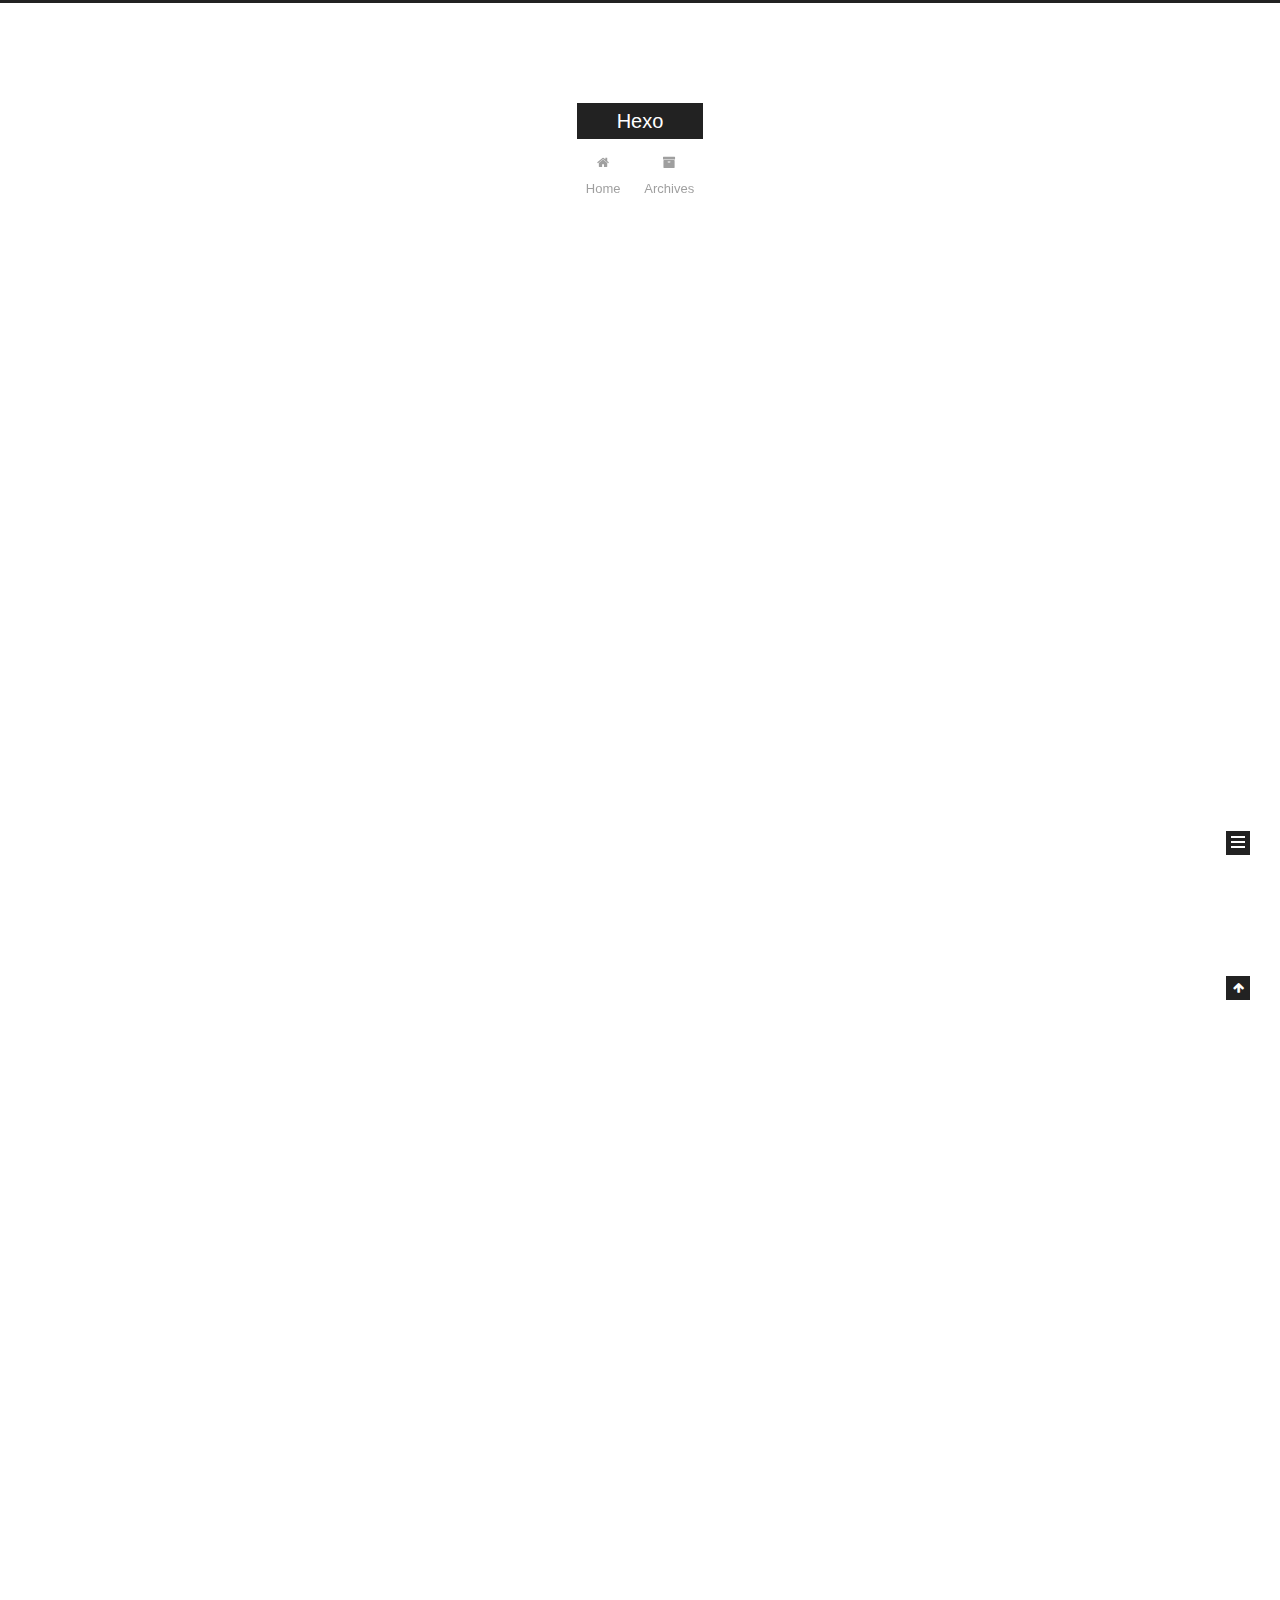
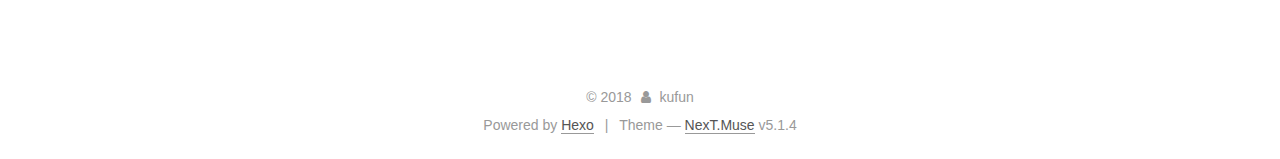
==== commit ec882655: "Site updated: 2018-07-03 23:33:45" ====
--- a/index.html
+++ b/index.html
@@ -229,6 +229,125 @@
   
   
   <div class="post-block">
+    <link itemprop="mainEntityOfPage" href="https:kufun.github.io/2018/07/03/hello-github/">
+
+    <span hidden itemprop="author" itemscope itemtype="http://schema.org/Person">
+      <meta itemprop="name" content="kufun">
+      <meta itemprop="description" content="">
+      <meta itemprop="image" content="/images/avatar.gif">
+    </span>
+
+    <span hidden itemprop="publisher" itemscope itemtype="http://schema.org/Organization">
+      <meta itemprop="name" content="Hexo">
+    </span>
+
+    
+      <header class="post-header">
+
+        
+        
+          <h1 class="post-title" itemprop="name headline">
+                
+                <a class="post-title-link" href="/2018/07/03/hello-github/" itemprop="url">Untitled</a></h1>
+        
+
+        <div class="post-meta">
+          <span class="post-time">
+            
+              <span class="post-meta-item-icon">
+                <i class="fa fa-calendar-o"></i>
+              </span>
+              
+                <span class="post-meta-item-text">Posted on</span>
+              
+              <time title="Post created" itemprop="dateCreated datePublished" datetime="2018-07-03T23:32:01+08:00">
+                2018-07-03
+              </time>
+            
+
+            
+
+            
+          </span>
+
+          
+
+          
+            
+          
+
+          
+          
+
+          
+
+          
+
+          
+
+        </div>
+      </header>
+    
+
+    
+    
+    
+    <div class="post-body" itemprop="articleBody">
+
+      
+      
+
+      
+        
+          
+            <h1 id="搭建起来博客，真的很皮很开心"><a href="#搭建起来博客，真的很皮很开心" class="headerlink" title="搭建起来博客，真的很皮很开心"></a>搭建起来博客，真的很皮很开心</h1>
+          
+        
+      
+    </div>
+    
+    
+    
+
+    
+
+    
+
+    
+
+    <footer class="post-footer">
+      
+
+      
+
+      
+
+      
+      
+        <div class="post-eof"></div>
+      
+    </footer>
+  </div>
+  
+  
+  
+  </article>
+
+
+    
+      
+
+  
+
+  
+  
+  
+
+  <article class="post post-type-normal" itemscope itemtype="http://schema.org/Article">
+  
+  
+  
+  <div class="post-block">
     <link itemprop="mainEntityOfPage" href="https:kufun.github.io/2018/07/02/hello-world/">
 
     <span hidden itemprop="author" itemscope itemtype="http://schema.org/Person">
@@ -390,7 +509,7 @@
               
                 <a href="/archives/">
               
-                  <span class="site-state-item-count">1</span>
+                  <span class="site-state-item-count">2</span>
                   <span class="site-state-item-name">posts</span>
                 </a>
               </div>
--- a/css/main.css
+++ b/css/main.css
@@ -1822,7 +1822,7 @@
   width: 4px;
   height: 4px;
   border-radius: 50%;
-  background: #a3c7ee;
+  background: #e2ffbe;
 }
 .links-of-blogroll {
   font-size: 13px;
